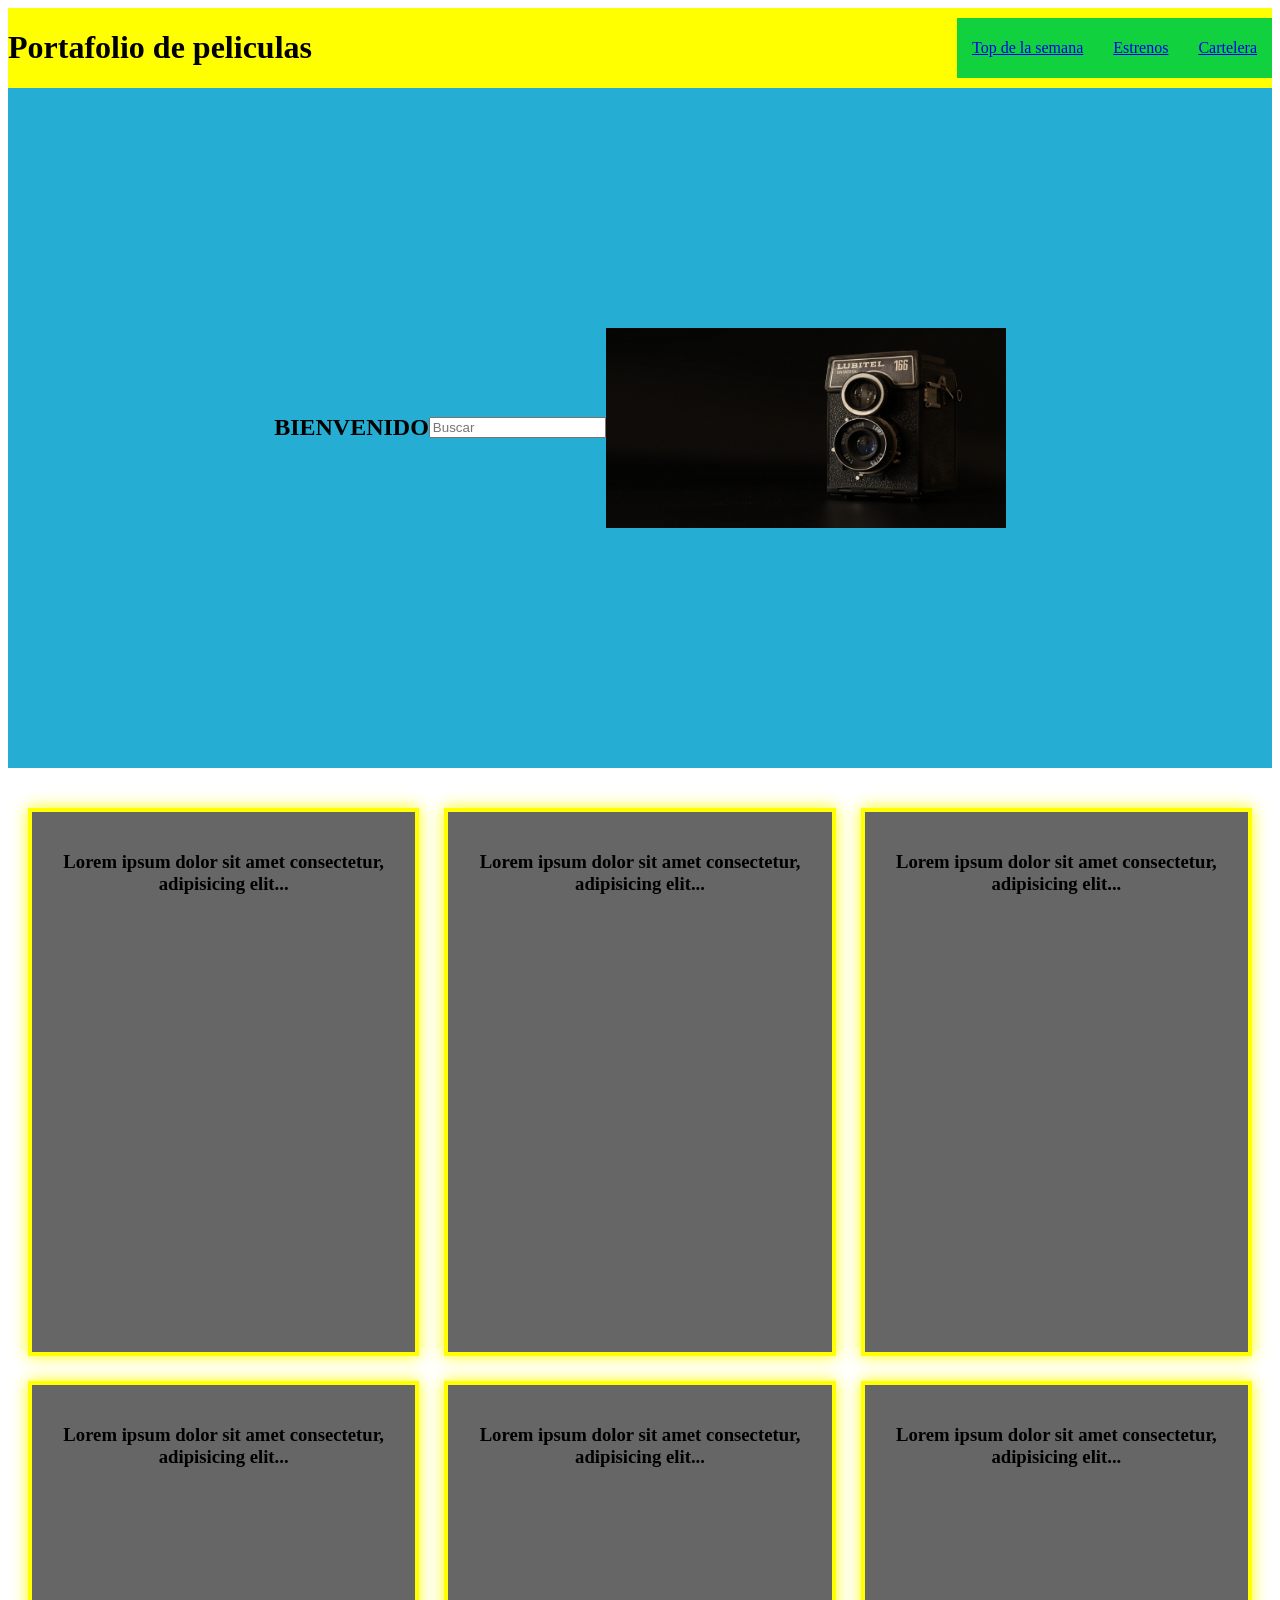
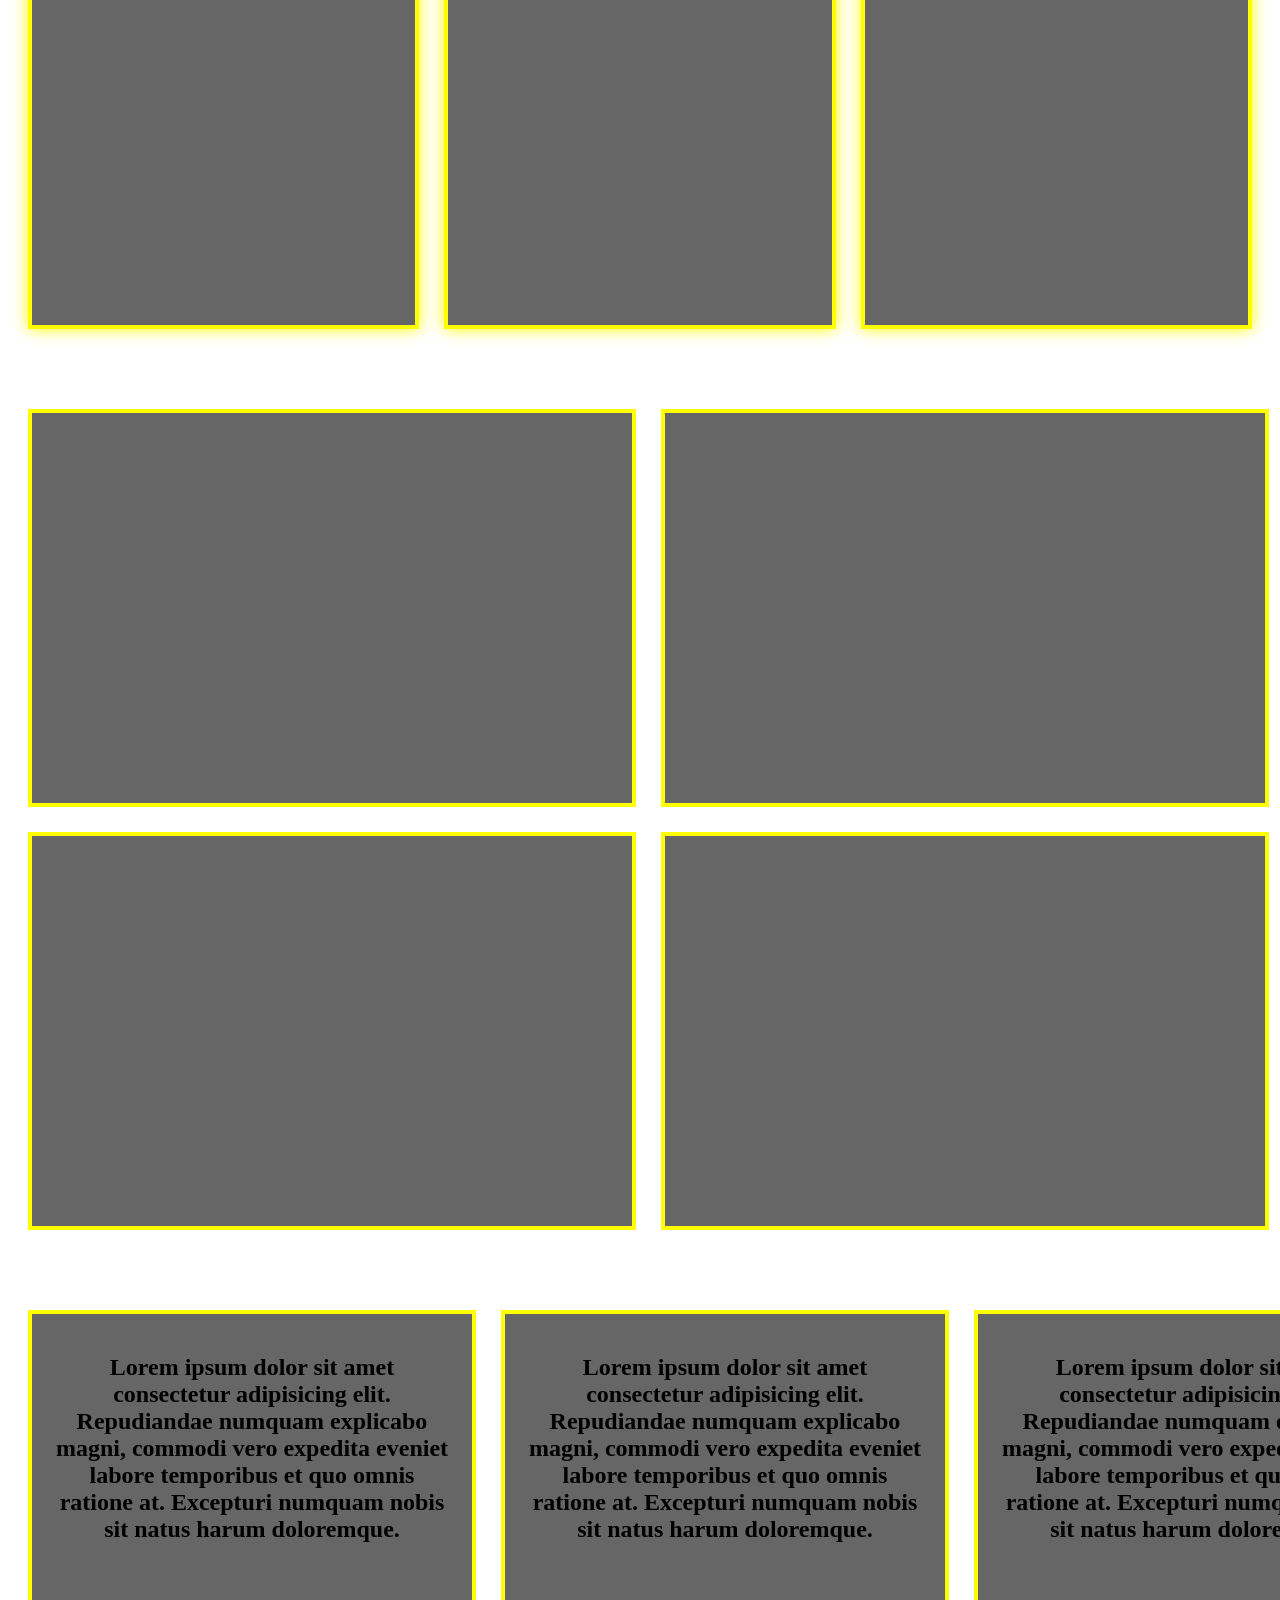
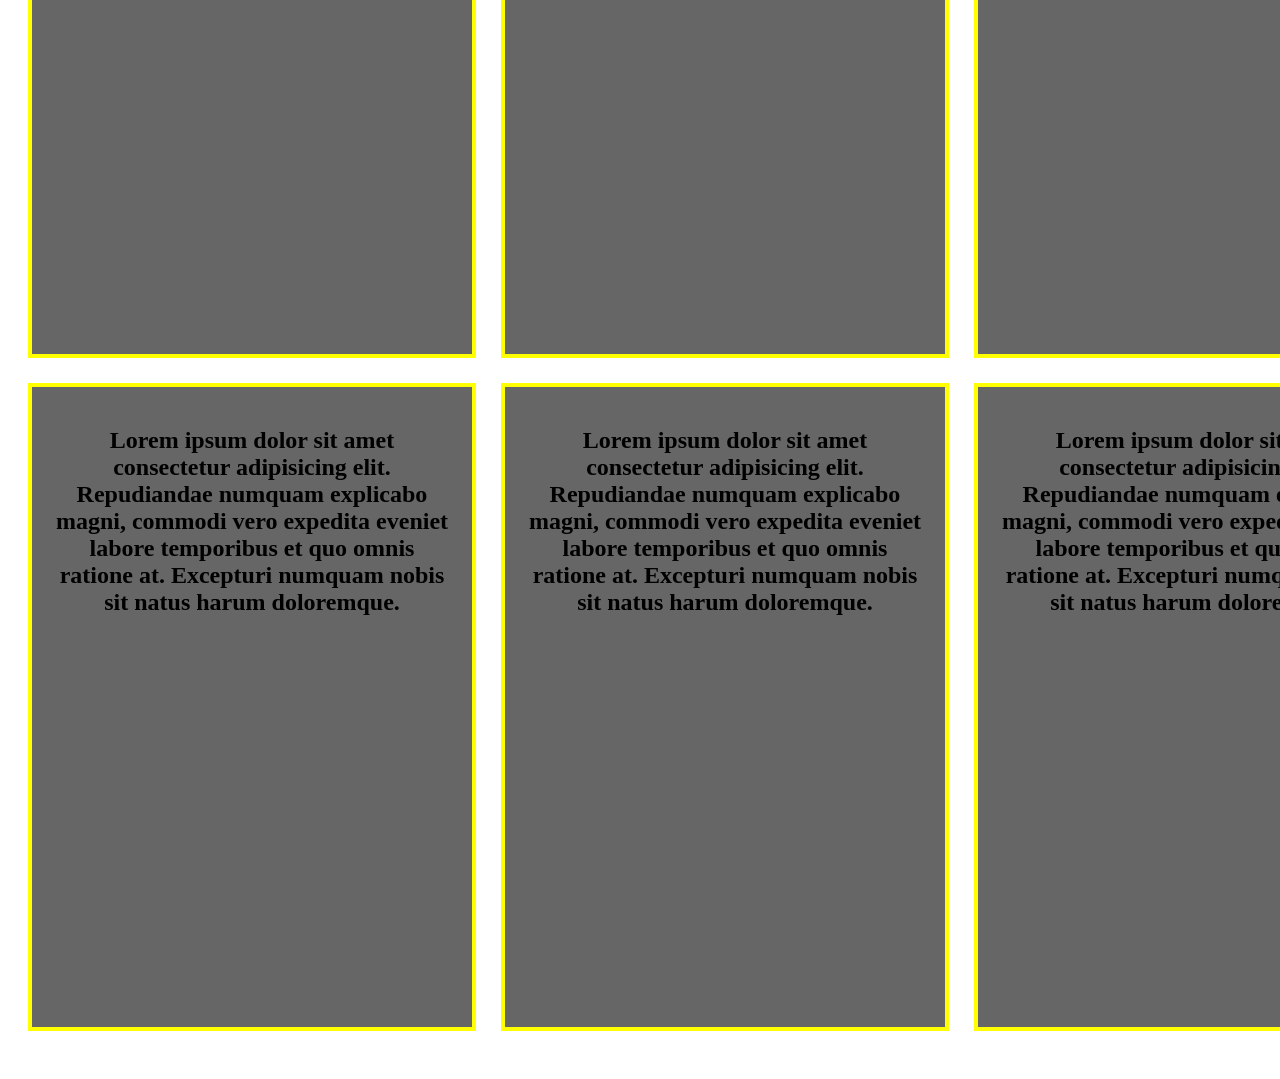
==== catalogo.html @ 84940fbf "Please enter the commit message for your changes. Lines starting" ====
<!DOCTYPE html>
<html lang="es">

<head>
    <meta charset="UTF-8">
    <meta name="viewport" content="width=device-width, initial-scale=1.0">
    <link rel="stylesheet" href="stylecatalogo.css">
    <title>Catalogo</title>
</head>

<body>
    <header>
        <h1>Portafolio de peliculas</h1>
        <nav>
            <ul>
                <li>
                    <a href="index.html" target="_blank" rel="noopener noreferrer">Top de la semana</a>
                </li>
                <li>
                    <a href="http://" target="_blank" rel="noopener noreferrer">Estrenos</a>
                </li>
                <li>
                    <a href="http://" target="_blank" rel="noopener noreferrer">Cartelera</a>
                </li>
            </ul>
        </nav>
    </header>
    <section class="buscador">
        <h2>BIENVENIDO</h2>
        <input type="text" placeholder="Buscar">
        <img src="olga1205-camera-3985711_1920.jpg" alt="">
    </section>
    <section>
        <div class="peliculas-container">
            <div class="peliculas">
                <h3>Lorem ipsum dolor sit amet consectetur, adipisicing elit...</h3>
            </div>
            <div class="peliculas">
                <h3>Lorem ipsum dolor sit amet consectetur, adipisicing elit...</h3>
            </div>
            <div class="peliculas">
                <h3>Lorem ipsum dolor sit amet consectetur, adipisicing elit...</h3>
            </div>
            <div class="peliculas">
                <h3>Lorem ipsum dolor sit amet consectetur, adipisicing elit...</h3>
            </div>
            <div class="peliculas">
                <h3>Lorem ipsum dolor sit amet consectetur, adipisicing elit...</h3>
            </div>
            <div class="peliculas">
                <h3>Lorem ipsum dolor sit amet consectetur, adipisicing elit...</h3>
            </div>
        </div>
    </section>
    <section>
        <div class="trailers">
            <div class="videos">
                <iframe width="560" height="315" src="https://www.youtube.com/embed/jRKYQOSW7Wk?si=IWeKDdlyXUtFAKqA"
                    title="YouTube video player" frameborder="0"
                    allow="accelerometer; autoplay; clipboard-write; encrypted-media; gyroscope; picture-in-picture; web-share"
                    referrerpolicy="strict-origin-when-cross-origin" allowfullscreen></iframe>
            </div>
            <div class="videos">
                <iframe width="560" height="315" src="https://www.youtube.com/embed/jRKYQOSW7Wk?si=IWeKDdlyXUtFAKqA"
                    title="YouTube video player" frameborder="0"
                    allow="accelerometer; autoplay; clipboard-write; encrypted-media; gyroscope; picture-in-picture; web-share"
                    referrerpolicy="strict-origin-when-cross-origin" allowfullscreen></iframe>
            </div>
            <div class="videos">
                <iframe width="560" height="315" src="https://www.youtube.com/embed/jRKYQOSW7Wk?si=IWeKDdlyXUtFAKqA"
                    title="YouTube video player" frameborder="0"
                    allow="accelerometer; autoplay; clipboard-write; encrypted-media; gyroscope; picture-in-picture; web-share"
                    referrerpolicy="strict-origin-when-cross-origin" allowfullscreen></iframe>
            </div>
            <div class="videos">
                <iframe width="560" height="315" src="https://www.youtube.com/embed/jRKYQOSW7Wk?si=IWeKDdlyXUtFAKqA"
                    title="YouTube video player" frameborder="0"
                    allow="accelerometer; autoplay; clipboard-write; encrypted-media; gyroscope; picture-in-picture; web-share"
                    referrerpolicy="strict-origin-when-cross-origin" allowfullscreen></iframe>
            </div>
        </div>
    </section>
    <section>
        <div class="actores-container">
            <div class="actores_fotos">
                <h1>Lorem ipsum dolor sit amet consectetur adipisicing elit. Repudiandae numquam explicabo magni, commodi
                vero expedita eveniet labore temporibus et quo omnis ratione at. Excepturi numquam nobis sit natus harum
                doloremque.</h1>
            </div>
            <div class="actores_fotos">
                <h1>Lorem ipsum dolor sit amet consectetur adipisicing elit. Repudiandae numquam explicabo magni, commodi
                vero expedita eveniet labore temporibus et quo omnis ratione at. Excepturi numquam nobis sit natus harum
                doloremque.</h1>
            </div>
             <div class="actores_fotos">
                <h1>Lorem ipsum dolor sit amet consectetur adipisicing elit. Repudiandae numquam explicabo magni, commodi
                vero expedita eveniet labore temporibus et quo omnis ratione at. Excepturi numquam nobis sit natus harum
                doloremque.</h1>
            </div>
            <div class="actores_fotos">
                <h1>Lorem ipsum dolor sit amet consectetur adipisicing elit. Repudiandae numquam explicabo magni, commodi
                vero expedita eveniet labore temporibus et quo omnis ratione at. Excepturi numquam nobis sit natus harum
                doloremque.</h1>
            </div>
            <div class="actores_fotos">
                <h1>Lorem ipsum dolor sit amet consectetur adipisicing elit. Repudiandae numquam explicabo magni, commodi
                vero expedita eveniet labore temporibus et quo omnis ratione at. Excepturi numquam nobis sit natus harum
                doloremque.</h1>
            </div>
            <div class="actores_fotos">
                <h1>Lorem ipsum dolor sit amet consectetur adipisicing elit. Repudiandae numquam explicabo magni, commodi
                vero expedita eveniet labore temporibus et quo omnis ratione at. Excepturi numquam nobis sit natus harum
                doloremque.</h1>
            </div>
            
        </div>
    </section>

</body>

</html>
---- stylecatalogo.css ----
section{
    padding: 40px 20px;
    max-width: 1400px;
    margin: 0 auto;
}
.peliculas-container{
    display: grid;
    grid-template-columns: repeat(3, 1fr);   /* 3 columnas */
    gap: 25px;
}
.peliculas{
    background: rgba(0, 0, 0, 0.6);
    border: 4px solid #ffff00;
    padding: 20px;
    text-align: center;
    box-shadow: 0 0 15px #ffff00;
    height: 500px;
    
}
img{
    width: 400px;
    height: 200px;
}
.buscador{
    height: 600px;
    background-color: rgb(37, 173, 211);
    align-items: center;
    justify-content: center;
    display: flex;
}
nav{
    height: 60px;
    background-color: rgb(17, 210, 62);
    align-items: center;
    justify-content: center;
    display: flex;
}
ul {
  display: flex;
  justify-content: center; /* Alineación horizontal: flex-start, flex-end, center, space-between */
  list-style-type: none; /* Quita los puntos */
  padding: 0;
  margin: 0;
  font-weight: 500;
  align-items: center;
  
}
a{
    margin: 0 15px;
    align-items: center;
}
header {
    background-color: #ffff00;
    display: flex;                    /* ← Esta es la línea mágica */
    align-items: center;              /* Alinea todo verticalmente en el centro */
    justify-content: space-between;   /* Pone el logo a la izquierda y el nav a la derecha */
}

.trailers{
    display: grid;
    grid-template-columns: repeat(2, 1fr);   /* 3 columnas */
    gap: 25px;

}
.videos{
    background: rgba(0, 0, 0, 0.6);
    border: 4px solid #ffff00;
    padding: 20px;
    text-align: center;
    
    height: 350px;
}
.actores-container{
    display: grid;
    grid-template-columns: repeat(3, 1fr);   /* 3 columnas */
    gap: 25px;
    max-width: 1800px;

}
.actores_fotos{
    background: rgba(0, 0, 0, 0.6);
    border: 4px solid #ffff00;
    padding: 20px;
    text-align: center;
    
    height: 600px;
    width: 400px;
}
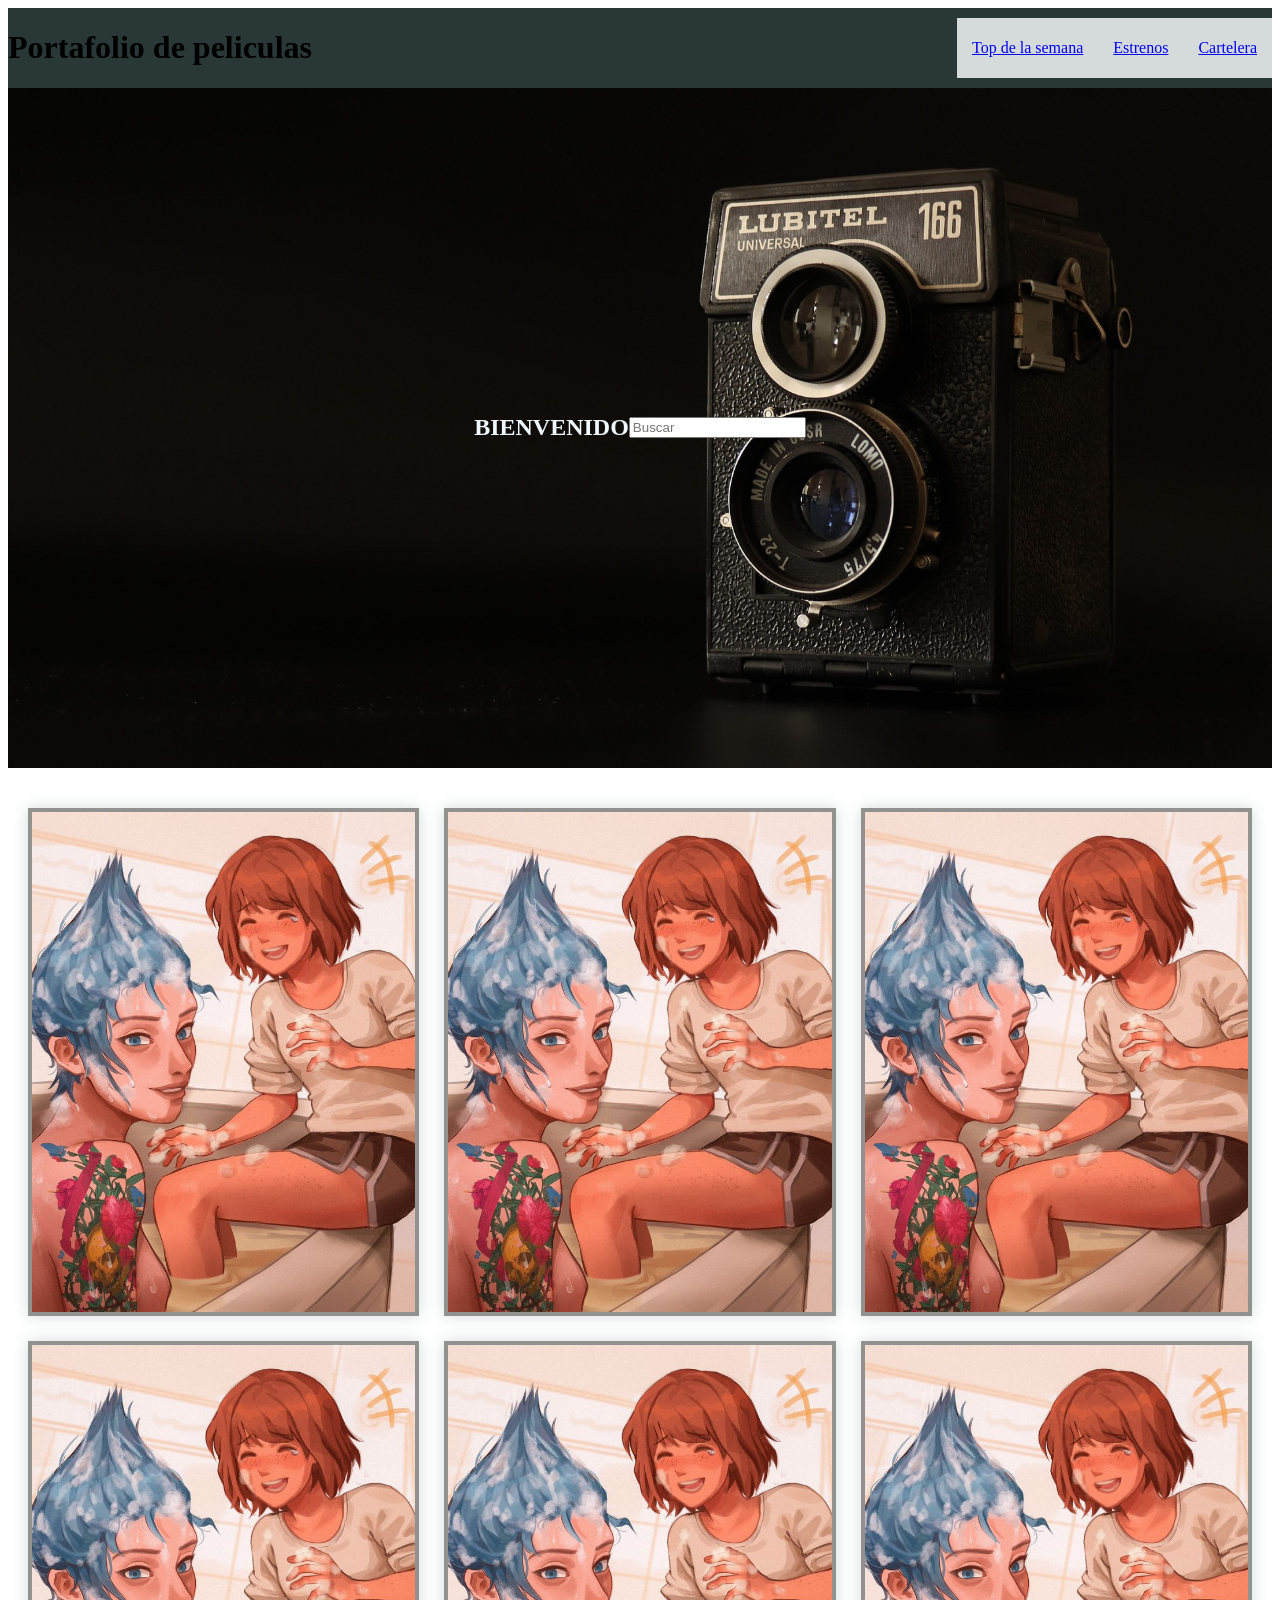
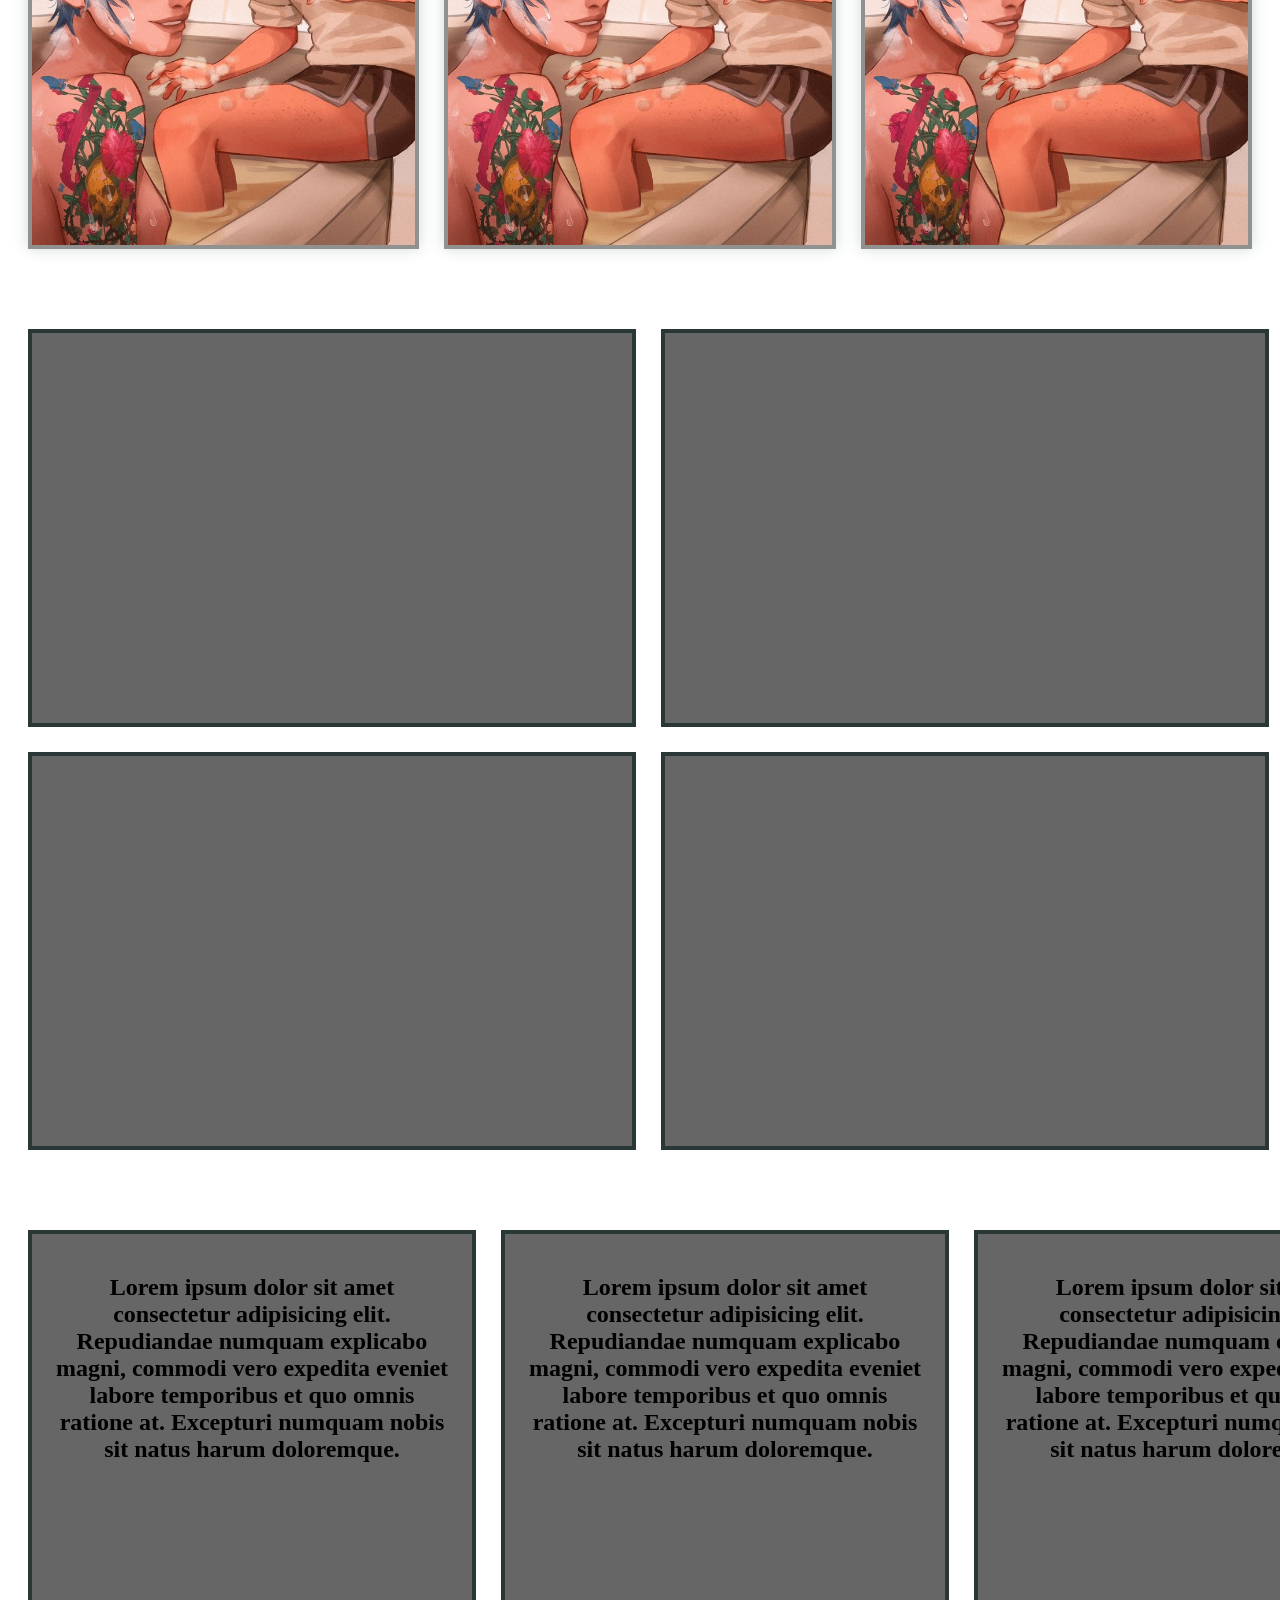
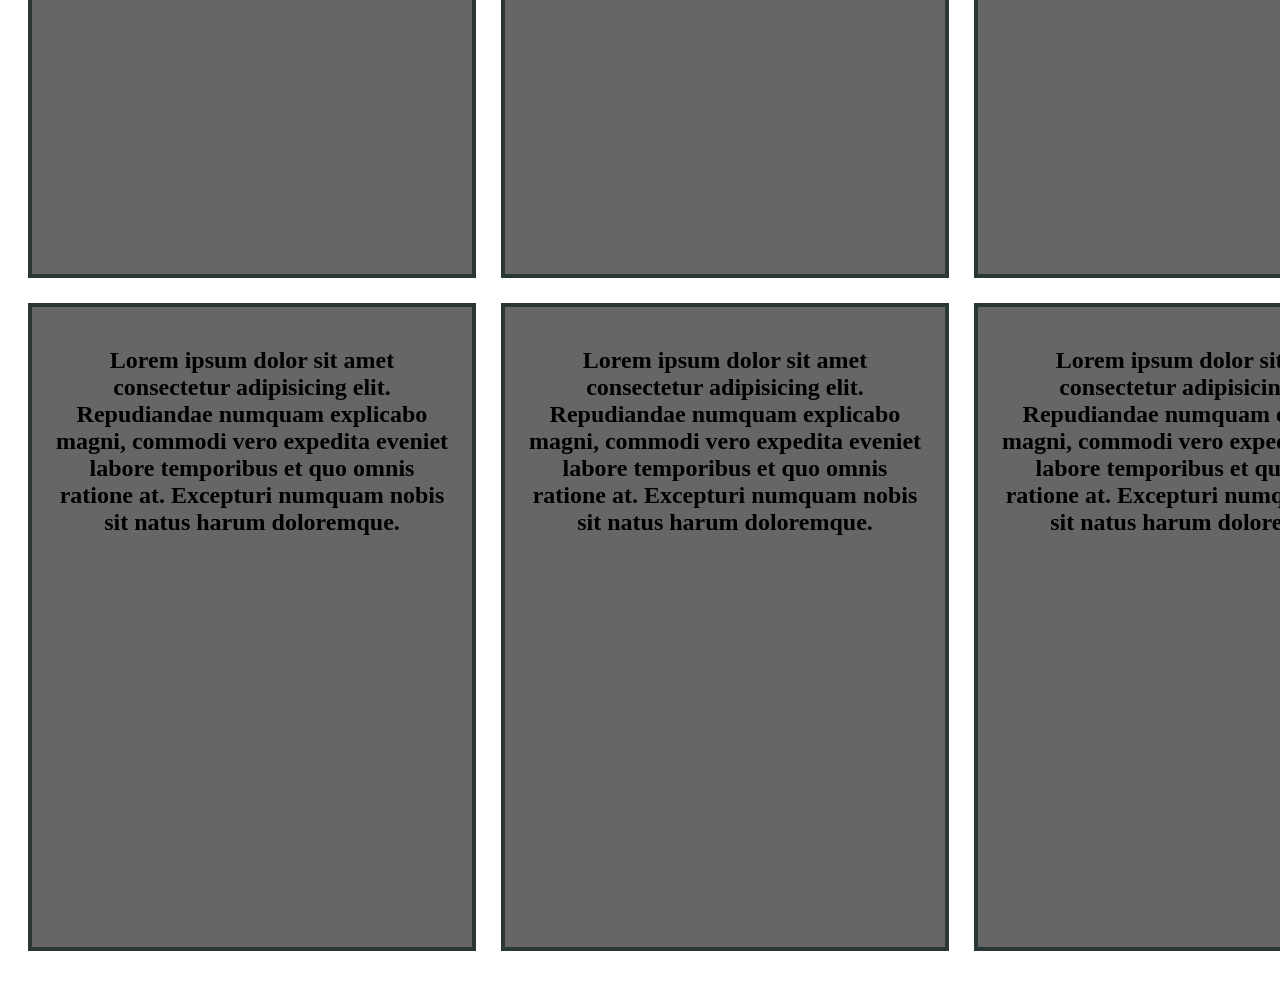
==== commit f435a5ac: "Please enter the commit message for your changes. Lines starting" ====
--- a/catalogo.html
+++ b/catalogo.html
@@ -28,27 +28,43 @@
     <section class="buscador">
         <h2>BIENVENIDO</h2>
         <input type="text" placeholder="Buscar">
-        <img src="olga1205-camera-3985711_1920.jpg" alt="">
     </section>
     <section>
         <div class="peliculas-container">
             <div class="peliculas">
-                <h3>Lorem ipsum dolor sit amet consectetur, adipisicing elit...</h3>
+                <img src="MaxCrackfield on twt.jpg" alt="">
+                <div class="overlay">
+                    <h3>Lorem ipsum dolor sit amet consectetur, adipisicing elit...</h3>
+                </div>
             </div>
-            <div class="peliculas">
-                <h3>Lorem ipsum dolor sit amet consectetur, adipisicing elit...</h3>
+             <div class="peliculas">
+                <img src="MaxCrackfield on twt.jpg" alt="">
+                <div class="overlay">
+                    <h3>Lorem ipsum dolor sit amet consectetur, adipisicing elit...</h3>
+                </div>
             </div>
-            <div class="peliculas">
-                <h3>Lorem ipsum dolor sit amet consectetur, adipisicing elit...</h3>
+             <div class="peliculas">
+                <img src="MaxCrackfield on twt.jpg" alt="">
+                <div class="overlay">
+                    <h3>Lorem ipsum dolor sit amet consectetur, adipisicing elit...</h3>
+                </div>
             </div>
-            <div class="peliculas">
-                <h3>Lorem ipsum dolor sit amet consectetur, adipisicing elit...</h3>
+             <div class="peliculas">
+                <img src="MaxCrackfield on twt.jpg" alt="">
+                <div class="overlay">
+                    <h3>Lorem ipsum dolor sit amet consectetur, adipisicing elit...</h3>
+                </div>
             </div>
-            <div class="peliculas">
-                <h3>Lorem ipsum dolor sit amet consectetur, adipisicing elit...</h3>
-            </div>
-            <div class="peliculas">
-                <h3>Lorem ipsum dolor sit amet consectetur, adipisicing elit...</h3>
+             <div class="peliculas">
+                <img src="MaxCrackfield on twt.jpg" alt="">
+                <div class="overlay">
+                    <h3>Lorem ipsum dolor sit amet consectetur, adipisicing elit...</h3>
+                </div>
+            </div> <div class="peliculas">
+                <img src="MaxCrackfield on twt.jpg" alt="">
+                <div class="overlay">
+                    <h3>Lorem ipsum dolor sit amet consectetur, adipisicing elit...</h3>
+                </div>
             </div>
         </div>
     </section>
--- a/stylecatalogo.css
+++ b/stylecatalogo.css
@@ -8,29 +8,63 @@
     grid-template-columns: repeat(3, 1fr);   /* 3 columnas */
     gap: 25px;
 }
-.peliculas{
-    background: rgba(0, 0, 0, 0.6);
-    border: 4px solid #ffff00;
-    padding: 20px;
-    text-align: center;
-    box-shadow: 0 0 15px #ffff00;
-    height: 500px;
-    
+.peliculas {
+    position: relative;           /* Muy importante */
+    overflow: hidden;
+    border: 4px solid #91918F;
+    box-shadow: 0 0 15px #D5DBDB;
 }
 img{
     width: 400px;
-    height: 200px;
+    height: 400px;
+}
+.peliculas img {
+    width: 100%;
+    height: 500px;                /* Altura fija para que todas queden iguales */
+    object-fit: cover;            /* La imagen se ajusta sin deformarse */
+    display: block;
+    transition: transform 0.4s;
+}
+.peliculas:hover .overlay {
+    opacity: 1;                   /* Aparece al pasar el cursor */
+}
+
+.peliculas .overlay {
+    position: absolute;
+    top: 0;
+    left: 0;
+    width: 100%;
+    height: 100%;
+    background: linear-gradient(to bottom, rgba(0,0,0,0.2), #5D6363(255,0,255,0.8));
+    display: flex;
+    flex-direction: column;
+    justify-content: center;
+    align-items: center;
+    text-align: center;
+    padding: 20px;
+    opacity: 0;
+    transition: opacity 0.4s ease;
+    z-index: 2;
+}
+.pelicula-card:hover .overlay {
+    opacity: 1;
+}
+h2{
+    color: aliceblue;
 }
 .buscador{
     height: 600px;
-    background-color: rgb(37, 173, 211);
     align-items: center;
     justify-content: center;
     display: flex;
+    background-image: url("olga1205-camera-3985711_1920.jpg");
+    background-size: cover;
+    position: relative;
+    
 }
 nav{
     height: 60px;
-    background-color: rgb(17, 210, 62);
+    background-color: #D5DBDB;
     align-items: center;
     justify-content: center;
     display: flex;
@@ -50,7 +84,7 @@
     align-items: center;
 }
 header {
-    background-color: #ffff00;
+    background-color: #293737;
     display: flex;                    /* ← Esta es la línea mágica */
     align-items: center;              /* Alinea todo verticalmente en el centro */
     justify-content: space-between;   /* Pone el logo a la izquierda y el nav a la derecha */
@@ -64,7 +98,7 @@
 }
 .videos{
     background: rgba(0, 0, 0, 0.6);
-    border: 4px solid #ffff00;
+    border: 4px solid #293737;
     padding: 20px;
     text-align: center;
     
@@ -79,7 +113,7 @@
 }
 .actores_fotos{
     background: rgba(0, 0, 0, 0.6);
-    border: 4px solid #ffff00;
+    border: 4px solid #293737;
     padding: 20px;
     text-align: center;
     
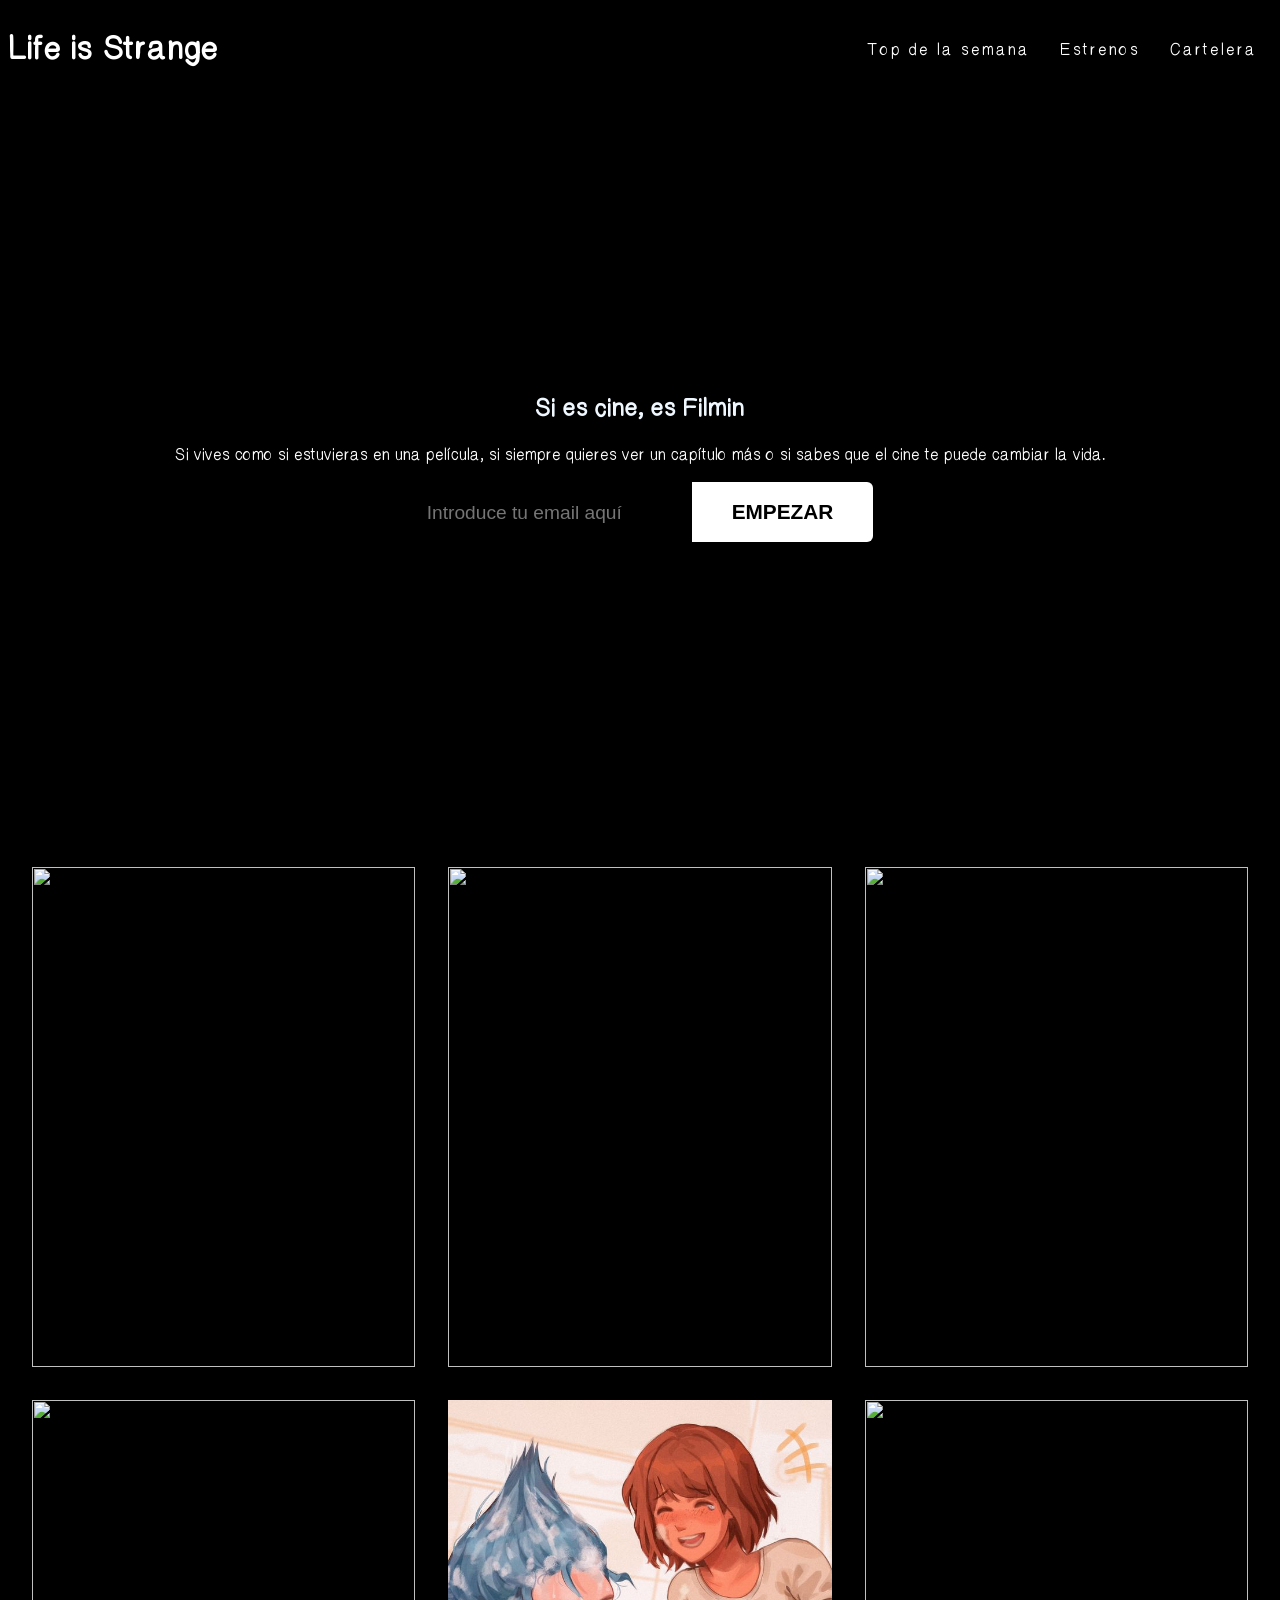
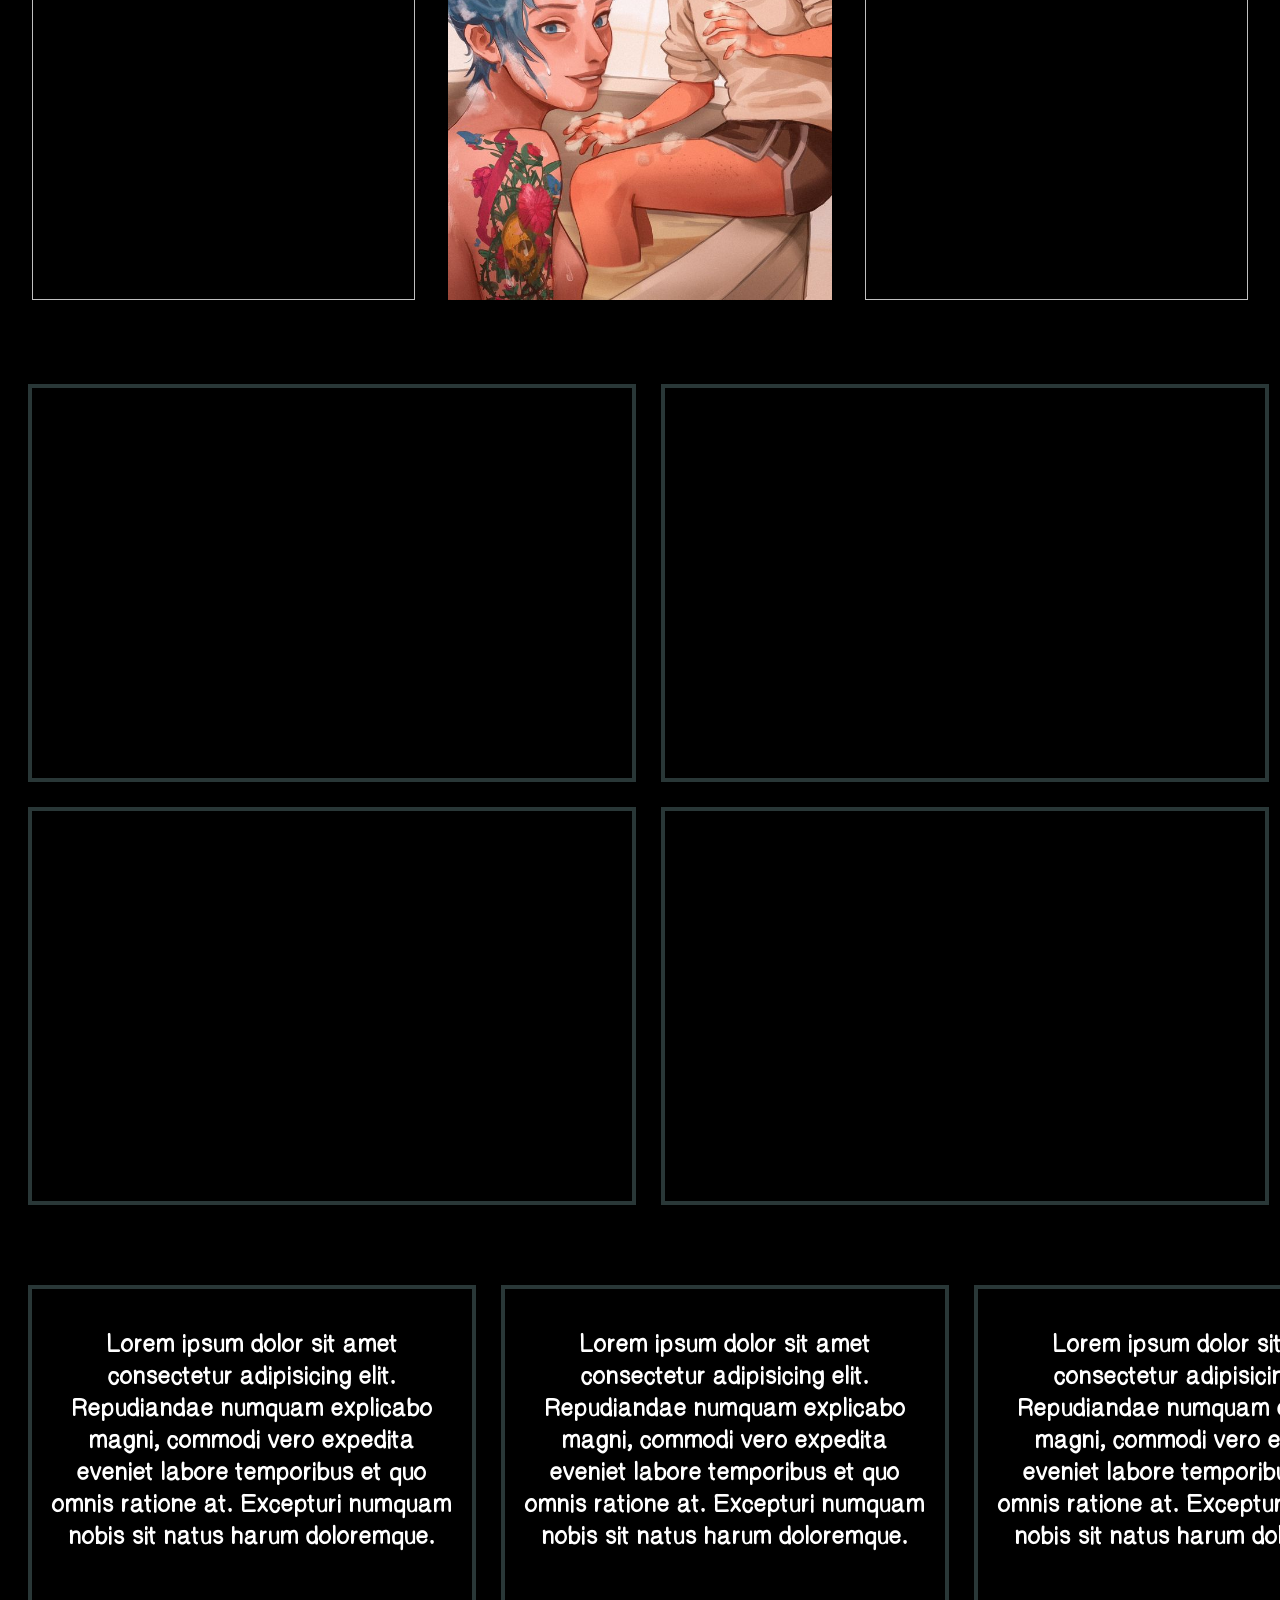
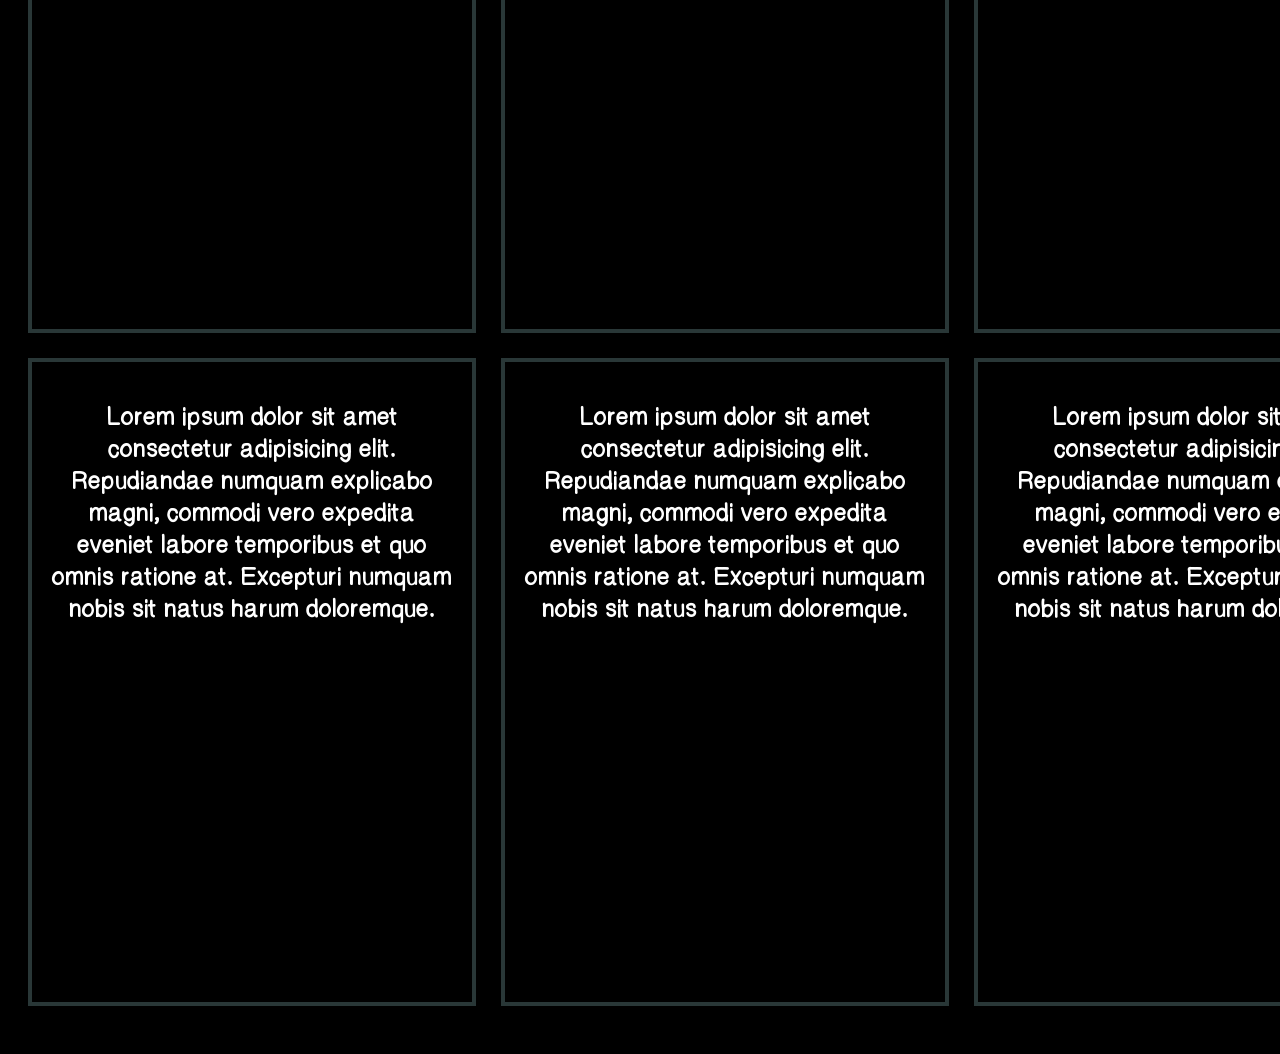
==== commit 7811e450: "Please enter the commit message for your changes. Lines starting" ====
--- a/catalogo.html
+++ b/catalogo.html
@@ -5,12 +5,15 @@
     <meta charset="UTF-8">
     <meta name="viewport" content="width=device-width, initial-scale=1.0">
     <link rel="stylesheet" href="stylecatalogo.css">
+    <link rel="icon" type="image/png"
+        href="[data-uri]">
+
     <title>Catalogo</title>
 </head>
 
 <body>
     <header>
-        <h1>Portafolio de peliculas</h1>
+        <h1>Life is Strange</h1>
         <nav>
             <ul>
                 <li>
@@ -26,42 +29,51 @@
         </nav>
     </header>
     <section class="buscador">
-        <h2>BIENVENIDO</h2>
-        <input type="text" placeholder="Buscar">
+        <div class="buscador-contenido">
+            <h2>Si es cine, es Filmin</h2>
+            <p>Si vives como si estuvieras en una película, si siempre quieres ver un capítulo más o si sabes que el
+                cine te puede cambiar la vida.</p>
+
+            <div class="buscador-form">
+                <input type="email" placeholder="Introduce tu email aquí" id="email-input">
+                <button>EMPEZAR</button>
+            </div>
+        </div>
     </section>
     <section>
         <div class="peliculas-container">
+            <div class="peliculas">
+                <img src="descarga (1).jpg" alt="">
+                <div class="overlay">
+                    <h3>Lorem ipsum dolor sit amet consectetur, adipisicing elit...</h3>
+                </div>
+            </div>
+            <div class="peliculas">
+                <img src="descarga (2).jpg" alt="">
+                <div class="overlay">
+                    <h3>Lorem ipsum dolor sit amet consectetur, adipisicing elit...</h3>
+                </div>
+            </div>
+            <div class="peliculas">
+                <img src="Life is strange by withoutafuss.jpg" alt="">
+                <div class="overlay">
+                    <h3>Lorem ipsum dolor sit amet consectetur, adipisicing elit...</h3>
+                </div>
+            </div>
+            <div class="peliculas">
+                <img src="Lis wallpaper.jpg" alt="">
+                <div class="overlay">
+                    <h3>Lorem ipsum dolor sit amet consectetur, adipisicing elit...</h3>
+                </div>
+            </div>
             <div class="peliculas">
                 <img src="MaxCrackfield on twt.jpg" alt="">
                 <div class="overlay">
                     <h3>Lorem ipsum dolor sit amet consectetur, adipisicing elit...</h3>
                 </div>
             </div>
-             <div class="peliculas">
-                <img src="MaxCrackfield on twt.jpg" alt="">
-                <div class="overlay">
-                    <h3>Lorem ipsum dolor sit amet consectetur, adipisicing elit...</h3>
-                </div>
-            </div>
-             <div class="peliculas">
-                <img src="MaxCrackfield on twt.jpg" alt="">
-                <div class="overlay">
-                    <h3>Lorem ipsum dolor sit amet consectetur, adipisicing elit...</h3>
-                </div>
-            </div>
-             <div class="peliculas">
-                <img src="MaxCrackfield on twt.jpg" alt="">
-                <div class="overlay">
-                    <h3>Lorem ipsum dolor sit amet consectetur, adipisicing elit...</h3>
-                </div>
-            </div>
-             <div class="peliculas">
-                <img src="MaxCrackfield on twt.jpg" alt="">
-                <div class="overlay">
-                    <h3>Lorem ipsum dolor sit amet consectetur, adipisicing elit...</h3>
-                </div>
-            </div> <div class="peliculas">
-                <img src="MaxCrackfield on twt.jpg" alt="">
+            <div class="peliculas">
+                <img src="life is strange wpp.jpg" alt="">
                 <div class="overlay">
                     <h3>Lorem ipsum dolor sit amet consectetur, adipisicing elit...</h3>
                 </div>
@@ -99,36 +111,48 @@
     <section>
         <div class="actores-container">
             <div class="actores_fotos">
-                <h1>Lorem ipsum dolor sit amet consectetur adipisicing elit. Repudiandae numquam explicabo magni, commodi
-                vero expedita eveniet labore temporibus et quo omnis ratione at. Excepturi numquam nobis sit natus harum
-                doloremque.</h1>
+                <h1>Lorem ipsum dolor sit amet consectetur adipisicing elit. Repudiandae numquam explicabo magni,
+                    commodi
+                    vero expedita eveniet labore temporibus et quo omnis ratione at. Excepturi numquam nobis sit natus
+                    harum
+                    doloremque.</h1>
             </div>
             <div class="actores_fotos">
-                <h1>Lorem ipsum dolor sit amet consectetur adipisicing elit. Repudiandae numquam explicabo magni, commodi
-                vero expedita eveniet labore temporibus et quo omnis ratione at. Excepturi numquam nobis sit natus harum
-                doloremque.</h1>
-            </div>
-             <div class="actores_fotos">
-                <h1>Lorem ipsum dolor sit amet consectetur adipisicing elit. Repudiandae numquam explicabo magni, commodi
-                vero expedita eveniet labore temporibus et quo omnis ratione at. Excepturi numquam nobis sit natus harum
-                doloremque.</h1>
+                <h1>Lorem ipsum dolor sit amet consectetur adipisicing elit. Repudiandae numquam explicabo magni,
+                    commodi
+                    vero expedita eveniet labore temporibus et quo omnis ratione at. Excepturi numquam nobis sit natus
+                    harum
+                    doloremque.</h1>
             </div>
             <div class="actores_fotos">
-                <h1>Lorem ipsum dolor sit amet consectetur adipisicing elit. Repudiandae numquam explicabo magni, commodi
-                vero expedita eveniet labore temporibus et quo omnis ratione at. Excepturi numquam nobis sit natus harum
-                doloremque.</h1>
+                <h1>Lorem ipsum dolor sit amet consectetur adipisicing elit. Repudiandae numquam explicabo magni,
+                    commodi
+                    vero expedita eveniet labore temporibus et quo omnis ratione at. Excepturi numquam nobis sit natus
+                    harum
+                    doloremque.</h1>
             </div>
             <div class="actores_fotos">
-                <h1>Lorem ipsum dolor sit amet consectetur adipisicing elit. Repudiandae numquam explicabo magni, commodi
-                vero expedita eveniet labore temporibus et quo omnis ratione at. Excepturi numquam nobis sit natus harum
-                doloremque.</h1>
+                <h1>Lorem ipsum dolor sit amet consectetur adipisicing elit. Repudiandae numquam explicabo magni,
+                    commodi
+                    vero expedita eveniet labore temporibus et quo omnis ratione at. Excepturi numquam nobis sit natus
+                    harum
+                    doloremque.</h1>
             </div>
             <div class="actores_fotos">
-                <h1>Lorem ipsum dolor sit amet consectetur adipisicing elit. Repudiandae numquam explicabo magni, commodi
-                vero expedita eveniet labore temporibus et quo omnis ratione at. Excepturi numquam nobis sit natus harum
-                doloremque.</h1>
+                <h1>Lorem ipsum dolor sit amet consectetur adipisicing elit. Repudiandae numquam explicabo magni,
+                    commodi
+                    vero expedita eveniet labore temporibus et quo omnis ratione at. Excepturi numquam nobis sit natus
+                    harum
+                    doloremque.</h1>
             </div>
-            
+            <div class="actores_fotos">
+                <h1>Lorem ipsum dolor sit amet consectetur adipisicing elit. Repudiandae numquam explicabo magni,
+                    commodi
+                    vero expedita eveniet labore temporibus et quo omnis ratione at. Excepturi numquam nobis sit natus
+                    harum
+                    doloremque.</h1>
+            </div>
+
         </div>
     </section>
 
--- a/stylecatalogo.css
+++ b/stylecatalogo.css
@@ -1,32 +1,61 @@
-section{
+@font-face {
+    font-family: 'life';
+    src: url('fuentes/HelvetiHand.ttf') format('ttf'),
+         url('fuentes/HelvetiHand.ttf') format('truetype');
+    
+    font-weight: normal;
+    font-style: normal;
+}
+
+
+body {
+    background-color: #000000;
+    font-family: 'life', sans-serif;
+}
+
+section {
     padding: 40px 20px;
     max-width: 1400px;
     margin: 0 auto;
 }
-.peliculas-container{
+
+h1 {
+    color: #ffffff;
+}
+
+.peliculas-container {
     display: grid;
-    grid-template-columns: repeat(3, 1fr);   /* 3 columnas */
+    grid-template-columns: repeat(3, 1fr);
+    /* 3 columnas */
     gap: 25px;
 }
+
 .peliculas {
-    position: relative;           /* Muy importante */
+    position: relative;
+    /* Muy importante */
     overflow: hidden;
-    border: 4px solid #91918F;
-    box-shadow: 0 0 15px #D5DBDB;
-}
-img{
+    border: 4px solid #000000;
+    box-shadow: 0 0 15px #000000;
+}
+
+img {
     width: 400px;
     height: 400px;
 }
+
 .peliculas img {
     width: 100%;
-    height: 500px;                /* Altura fija para que todas queden iguales */
-    object-fit: cover;            /* La imagen se ajusta sin deformarse */
+    height: 500px;
+    /* Altura fija para que todas queden iguales */
+    object-fit: cover;
+    /* La imagen se ajusta sin deformarse */
     display: block;
     transition: transform 0.4s;
 }
+
 .peliculas:hover .overlay {
-    opacity: 1;                   /* Aparece al pasar el cursor */
+    opacity: 1;
+    /* Aparece al pasar el cursor */
 }
 
 .peliculas .overlay {
@@ -35,7 +64,7 @@
     left: 0;
     width: 100%;
     height: 100%;
-    background: linear-gradient(to bottom, rgba(0,0,0,0.2), #5D6363(255,0,255,0.8));
+    background: linear-gradient(to bottom, rgba(0, 0, 0, 0.2), #5D6363(255, 0, 255, 0.8));
     display: flex;
     flex-direction: column;
     justify-content: center;
@@ -46,77 +75,134 @@
     transition: opacity 0.4s ease;
     z-index: 2;
 }
+
 .pelicula-card:hover .overlay {
     opacity: 1;
 }
-h2{
-    color: aliceblue;
-}
-.buscador{
-    height: 600px;
-    align-items: center;
-    justify-content: center;
-    display: flex;
-    background-image: url("olga1205-camera-3985711_1920.jpg");
+
+h2 {
+    color: rgb(240, 248, 255);
+}
+
+.buscador {
+    height: 650px;
+    background-image: url("descarga.jpg");
+    /* Cambie por la foto que quiera usar */
     background-size: cover;
+    background-position: center;
     position: relative;
-    
-}
-nav{
+    display: flex;
+    align-items: center;
+    justify-content: center;
+    text-align: center;
+    color: rgb(255, 255, 255);
+    overflow: hidden;
+}
+
+.buscador-form button {
+    padding: 18px 40px;
+    font-size: 1.3em;
+    font-weight: bold;
+    background: #ffffff;
+    /* Verde brillante como en la imagen */
+    color: black;
+    border: none;
+    border-top-right-radius: 6px;
+    border-bottom-right-radius: 6px;
+    cursor: pointer;
+    transition: all 0.3s;
+}
+
+.buscador-form input {
+    flex: 1;
+    padding: 18px 20px;
+    font-size: 1.2em;
+    border: none;
+    background: rgba(0, 0, 0, 0.85);
+    color: white;
+    border-top-left-radius: 6px;
+    border-bottom-left-radius: 6px;
+}
+
+nav {
     height: 60px;
-    background-color: #D5DBDB;
-    align-items: center;
-    justify-content: center;
-    display: flex;
-}
+    background-color: #000000;
+    align-items: center;
+    justify-content: center;
+    display: flex;
+}
+
+nav a {
+    color: #ffffff;
+    font-size: 1.0em;
+    /* Letras grandes */
+    font-weight: 400;
+    text-decoration: none;
+    letter-spacing: 2px;
+    transition: all 0.3s ease;
+    position: relative;
+}
+
 ul {
-  display: flex;
-  justify-content: center; /* Alineación horizontal: flex-start, flex-end, center, space-between */
-  list-style-type: none; /* Quita los puntos */
-  padding: 0;
-  margin: 0;
-  font-weight: 500;
-  align-items: center;
-  
-}
-a{
+    display: flex;
+    justify-content: center;
+    /* Alineación horizontal: flex-start, flex-end, center, space-between */
+    list-style-type: none;
+    /* Quita los puntos */
+    padding: 0;
+    margin: 0;
+    font-weight: 500;
+    align-items: center;
+
+}
+
+a {
     margin: 0 15px;
     align-items: center;
 }
+
 header {
-    background-color: #293737;
-    display: flex;                    /* ← Esta es la línea mágica */
-    align-items: center;              /* Alinea todo verticalmente en el centro */
-    justify-content: space-between;   /* Pone el logo a la izquierda y el nav a la derecha */
-}
-
-.trailers{
+    background-color: #000000;
+    display: flex;
+    /* ← Esta es la línea mágica */
+    align-items: center;
+    /* Alinea todo verticalmente en el centro */
+    justify-content: space-between;
+    /* Pone el logo a la izquierda y el nav a la derecha */
+}
+
+.trailers {
     display: grid;
-    grid-template-columns: repeat(2, 1fr);   /* 3 columnas */
+    grid-template-columns: repeat(2, 1fr);
+    /* 3 columnas */
     gap: 25px;
 
 }
-.videos{
+
+.videos {
     background: rgba(0, 0, 0, 0.6);
     border: 4px solid #293737;
     padding: 20px;
     text-align: center;
-    
+
     height: 350px;
 }
-.actores-container{
+
+.actores-container {
     display: grid;
-    grid-template-columns: repeat(3, 1fr);   /* 3 columnas */
+    grid-template-columns: repeat(3, 1fr);
+    /* 3 columnas */
     gap: 25px;
     max-width: 1800px;
 
 }
-.actores_fotos{
+
+.actores_fotos {
     background: rgba(0, 0, 0, 0.6);
     border: 4px solid #293737;
     padding: 20px;
     text-align: center;
-    
+
     height: 600px;
     width: 400px;
 }
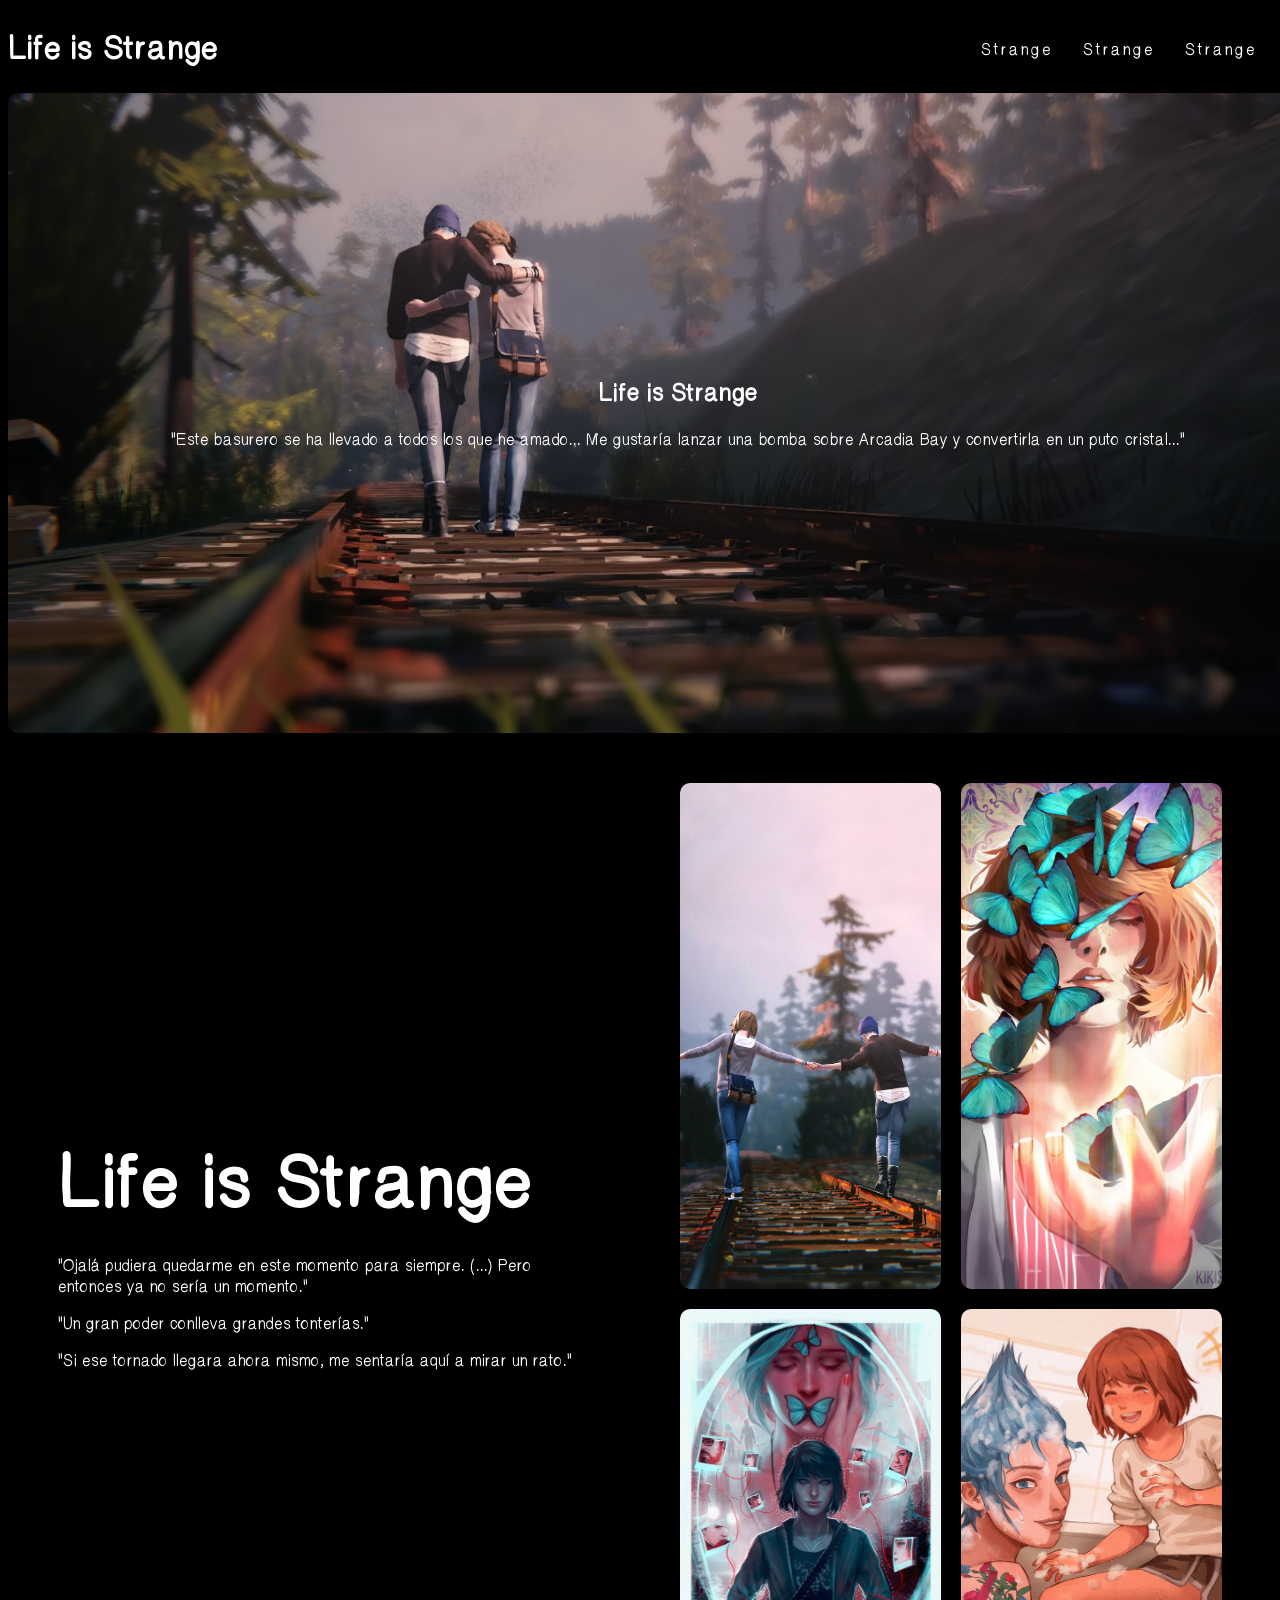
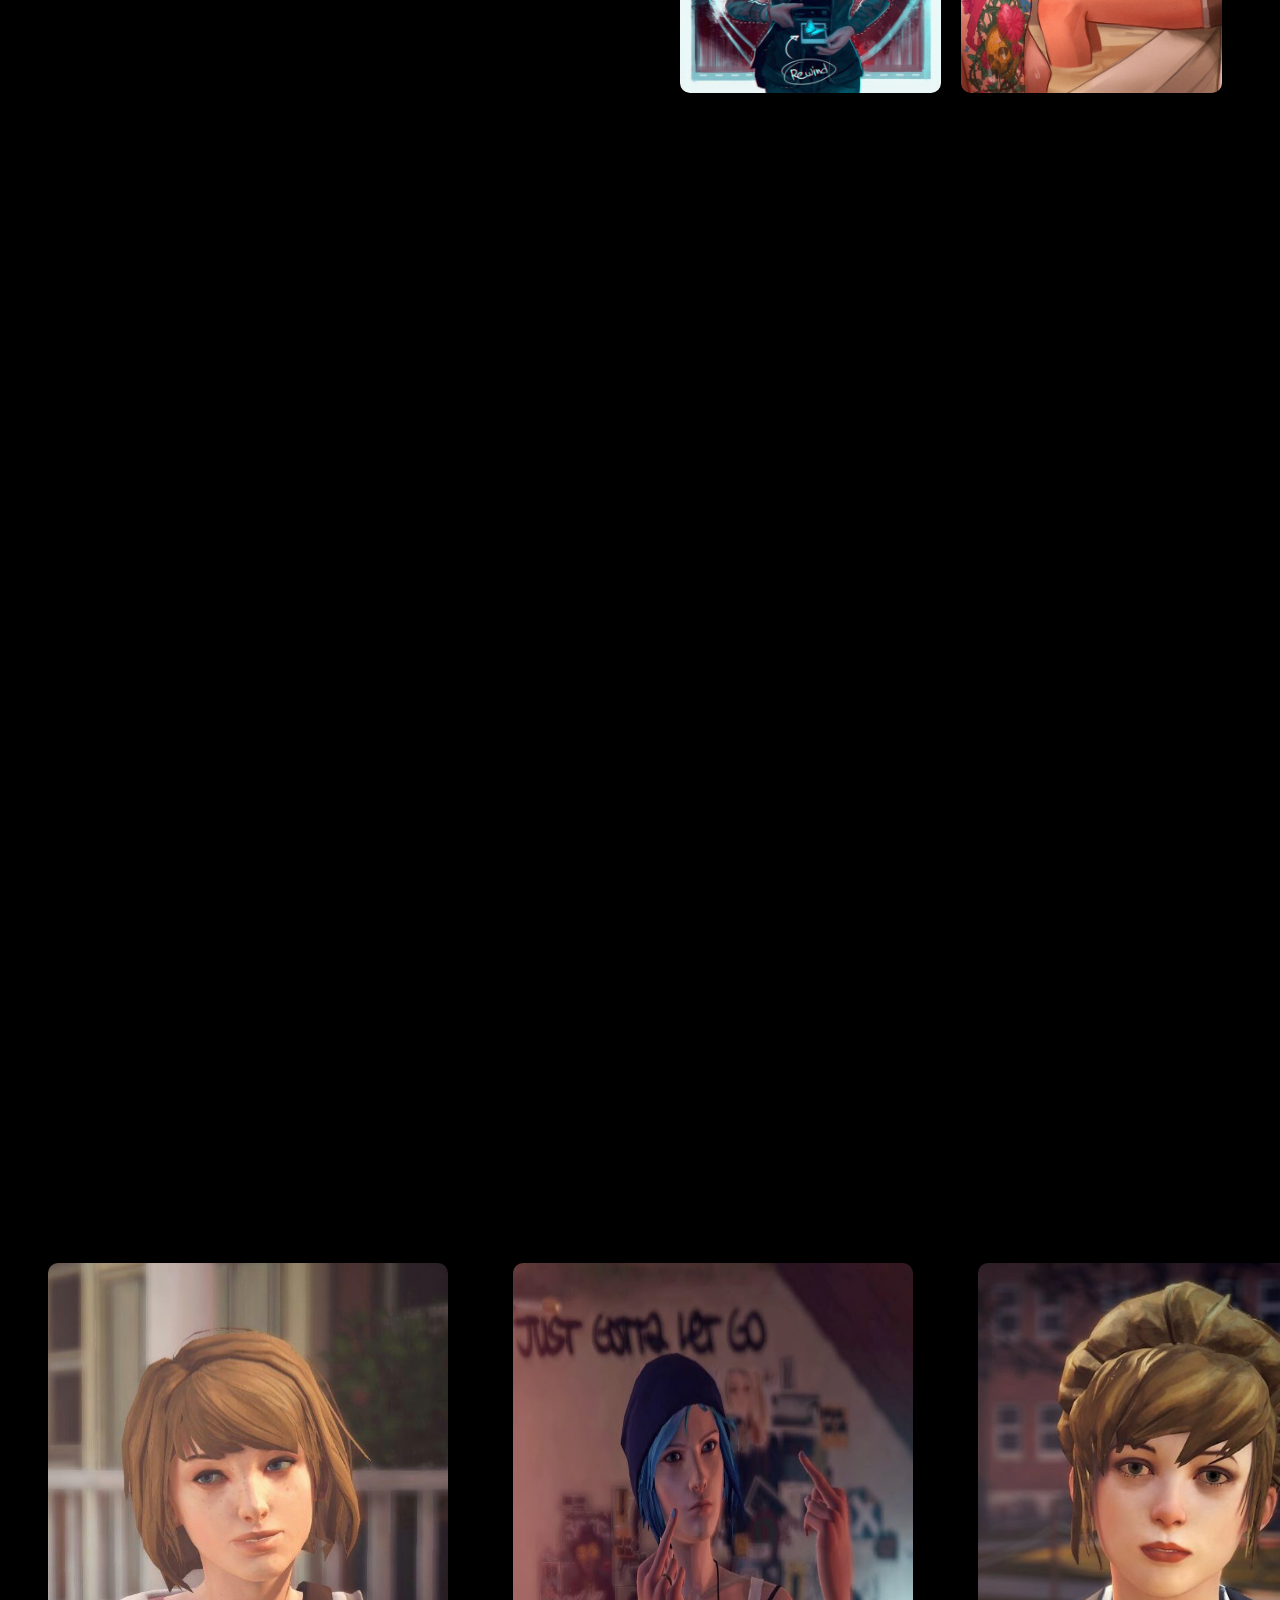
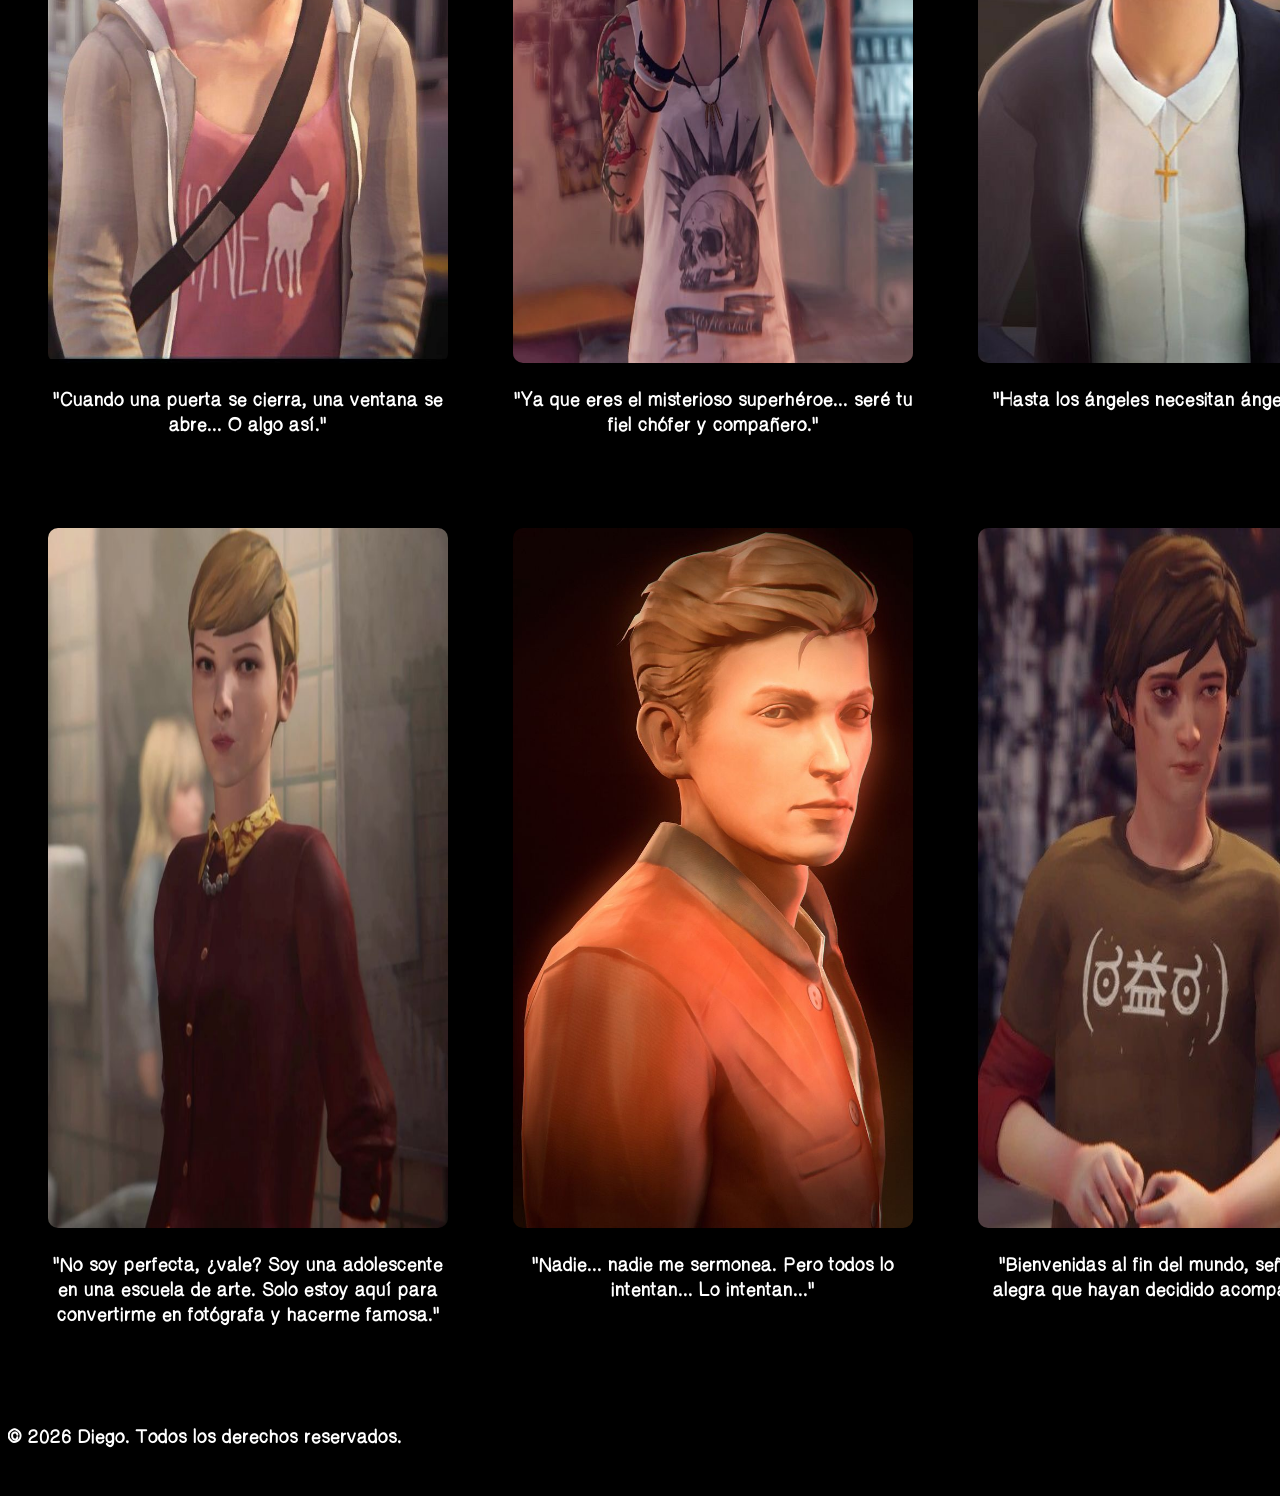
==== commit 401e982e: "Please enter the commit message for your changes. Lines starting" ====
--- a/catalogo.html
+++ b/catalogo.html
@@ -5,10 +5,9 @@
     <meta charset="UTF-8">
     <meta name="viewport" content="width=device-width, initial-scale=1.0">
     <link rel="stylesheet" href="stylecatalogo.css">
-    <link rel="icon" type="image/png"
-        href="[data-uri]">
+    <link rel="icon" type="image/png" href="imagenes/descarga (1).jpg">
 
-    <title>Catalogo</title>
+    <title>Portafolio</title>
 </head>
 
 <body>
@@ -17,91 +16,55 @@
         <nav>
             <ul>
                 <li>
-                    <a href="index.html" target="_blank" rel="noopener noreferrer">Top de la semana</a>
+                    <a href="index.html" target="_blank" rel="noopener noreferrer">Strange</a>
                 </li>
                 <li>
-                    <a href="http://" target="_blank" rel="noopener noreferrer">Estrenos</a>
+                    <a href="http://" target="_blank" rel="noopener noreferrer">Strange</a>
                 </li>
                 <li>
-                    <a href="http://" target="_blank" rel="noopener noreferrer">Cartelera</a>
+                    <a href="http://" target="_blank" rel="noopener noreferrer">Strange</a>
                 </li>
             </ul>
         </nav>
     </header>
     <section class="buscador">
         <div class="buscador-contenido">
-            <h2>Si es cine, es Filmin</h2>
-            <p>Si vives como si estuvieras en una película, si siempre quieres ver un capítulo más o si sabes que el
-                cine te puede cambiar la vida.</p>
+            <h2>Life is Strange</h2>
+            <p>"Este basurero se ha llevado a todos los que he amado... Me gustaría lanzar una bomba sobre Arcadia Bay y
+                convertirla en un puto cristal..."</p>
 
-            <div class="buscador-form">
-                <input type="email" placeholder="Introduce tu email aquí" id="email-input">
-                <button>EMPEZAR</button>
-            </div>
         </div>
     </section>
-    <section>
-        <div class="peliculas-container">
-            <div class="peliculas">
-                <img src="descarga (1).jpg" alt="">
-                <div class="overlay">
-                    <h3>Lorem ipsum dolor sit amet consectetur, adipisicing elit...</h3>
+    <section class="life-content">
+        <div class="contenido">
+            <div class="texto">
+                <h1>Life is Strange</h1>
+                <p>"Ojalá pudiera quedarme en este momento para siempre. (...) Pero entonces ya no sería un momento."
+                </p>
+                <p>"Un gran poder conlleva grandes tonterías."</p>
+                <p>"Si ese tornado llegara ahora mismo, me sentaría aquí a mirar un rato."</p>
+            </div>
+            <div class="galeria">
+                <div class="imagen">
+                    <img src="imagenes/descarga (1).jpg" alt="">
                 </div>
-            </div>
-            <div class="peliculas">
-                <img src="descarga (2).jpg" alt="">
-                <div class="overlay">
-                    <h3>Lorem ipsum dolor sit amet consectetur, adipisicing elit...</h3>
+                <div class="imagen">
+                    <img src="imagenes/descarga (2).jpg" alt="">
                 </div>
-            </div>
-            <div class="peliculas">
-                <img src="Life is strange by withoutafuss.jpg" alt="">
-                <div class="overlay">
-                    <h3>Lorem ipsum dolor sit amet consectetur, adipisicing elit...</h3>
+                <div class="imagen">
+                    <img src="imagenes/Life is strange by withoutafuss.jpg" alt="">
                 </div>
-            </div>
-            <div class="peliculas">
-                <img src="Lis wallpaper.jpg" alt="">
-                <div class="overlay">
-                    <h3>Lorem ipsum dolor sit amet consectetur, adipisicing elit...</h3>
+                <div class="imagen">
+                    <img src="imagenes/MaxCrackfield on twt.jpg" alt="">
                 </div>
-            </div>
-            <div class="peliculas">
-                <img src="MaxCrackfield on twt.jpg" alt="">
-                <div class="overlay">
-                    <h3>Lorem ipsum dolor sit amet consectetur, adipisicing elit...</h3>
-                </div>
-            </div>
-            <div class="peliculas">
-                <img src="life is strange wpp.jpg" alt="">
-                <div class="overlay">
-                    <h3>Lorem ipsum dolor sit amet consectetur, adipisicing elit...</h3>
-                </div>
+
             </div>
         </div>
     </section>
     <section>
         <div class="trailers">
             <div class="videos">
-                <iframe width="560" height="315" src="https://www.youtube.com/embed/jRKYQOSW7Wk?si=IWeKDdlyXUtFAKqA"
-                    title="YouTube video player" frameborder="0"
-                    allow="accelerometer; autoplay; clipboard-write; encrypted-media; gyroscope; picture-in-picture; web-share"
-                    referrerpolicy="strict-origin-when-cross-origin" allowfullscreen></iframe>
-            </div>
-            <div class="videos">
-                <iframe width="560" height="315" src="https://www.youtube.com/embed/jRKYQOSW7Wk?si=IWeKDdlyXUtFAKqA"
-                    title="YouTube video player" frameborder="0"
-                    allow="accelerometer; autoplay; clipboard-write; encrypted-media; gyroscope; picture-in-picture; web-share"
-                    referrerpolicy="strict-origin-when-cross-origin" allowfullscreen></iframe>
-            </div>
-            <div class="videos">
-                <iframe width="560" height="315" src="https://www.youtube.com/embed/jRKYQOSW7Wk?si=IWeKDdlyXUtFAKqA"
-                    title="YouTube video player" frameborder="0"
-                    allow="accelerometer; autoplay; clipboard-write; encrypted-media; gyroscope; picture-in-picture; web-share"
-                    referrerpolicy="strict-origin-when-cross-origin" allowfullscreen></iframe>
-            </div>
-            <div class="videos">
-                <iframe width="560" height="315" src="https://www.youtube.com/embed/jRKYQOSW7Wk?si=IWeKDdlyXUtFAKqA"
+                <iframe width="1300" height="800" src="https://www.youtube.com/embed/jY5neHkqT_Y?si=13JkfZJvv1h6aNUP"
                     title="YouTube video player" frameborder="0"
                     allow="accelerometer; autoplay; clipboard-write; encrypted-media; gyroscope; picture-in-picture; web-share"
                     referrerpolicy="strict-origin-when-cross-origin" allowfullscreen></iframe>
@@ -111,50 +74,42 @@
     <section>
         <div class="actores-container">
             <div class="actores_fotos">
-                <h1>Lorem ipsum dolor sit amet consectetur adipisicing elit. Repudiandae numquam explicabo magni,
-                    commodi
-                    vero expedita eveniet labore temporibus et quo omnis ratione at. Excepturi numquam nobis sit natus
-                    harum
-                    doloremque.</h1>
+                <img src="imagenes/max.jpg" alt="">
+                <h3>"Cuando una puerta se cierra, una ventana se abre... O algo así."</h3>
             </div>
             <div class="actores_fotos">
-                <h1>Lorem ipsum dolor sit amet consectetur adipisicing elit. Repudiandae numquam explicabo magni,
-                    commodi
-                    vero expedita eveniet labore temporibus et quo omnis ratione at. Excepturi numquam nobis sit natus
-                    harum
-                    doloremque.</h1>
+                <img src="imagenes/chloe.jpg" alt="">
+                <h3>"Ya que eres el misterioso superhéroe... seré tu fiel chófer y compañero."</h3>
             </div>
             <div class="actores_fotos">
-                <h1>Lorem ipsum dolor sit amet consectetur adipisicing elit. Repudiandae numquam explicabo magni,
-                    commodi
-                    vero expedita eveniet labore temporibus et quo omnis ratione at. Excepturi numquam nobis sit natus
-                    harum
-                    doloremque.</h1>
+                <img src="imagenes/kate.jpg" alt="">
+                <h3>"Hasta los ángeles necesitan ángeles, Max."</h3>
             </div>
             <div class="actores_fotos">
-                <h1>Lorem ipsum dolor sit amet consectetur adipisicing elit. Repudiandae numquam explicabo magni,
-                    commodi
-                    vero expedita eveniet labore temporibus et quo omnis ratione at. Excepturi numquam nobis sit natus
-                    harum
-                    doloremque.</h1>
+                <img src="imagenes/life is strange icons_ victoria chase.jpg" alt="">
+                <h3>"No soy perfecta, ¿vale? Soy una adolescente en una escuela de arte. Solo estoy aquí para
+                    convertirme en fotógrafa y hacerme famosa."</h3>
             </div>
             <div class="actores_fotos">
-                <h1>Lorem ipsum dolor sit amet consectetur adipisicing elit. Repudiandae numquam explicabo magni,
-                    commodi
-                    vero expedita eveniet labore temporibus et quo omnis ratione at. Excepturi numquam nobis sit natus
-                    harum
-                    doloremque.</h1>
+                <img src="imagenes/nate.jpg" alt="">
+                <h3>"Nadie... nadie me sermonea. Pero todos lo intentan... Lo intentan..."</h3>
             </div>
             <div class="actores_fotos">
-                <h1>Lorem ipsum dolor sit amet consectetur adipisicing elit. Repudiandae numquam explicabo magni,
-                    commodi
-                    vero expedita eveniet labore temporibus et quo omnis ratione at. Excepturi numquam nobis sit natus
-                    harum
-                    doloremque.</h1>
+                <img src="imagenes/warren.jpg" alt="">
+                <h3>"Bienvenidas al fin del mundo, señoras. Me alegra que hayan decidido acompañarme..."</h3>
             </div>
 
         </div>
     </section>
+    <footer>
+        <div class="final-page">
+            <h3>&copy; 2026 Diego. Todos los derechos reservados.
+            </h3>
+        </div>
+
+    </footer>
+
+
 
 </body>
 
--- a/stylecatalogo.css
+++ b/stylecatalogo.css
@@ -19,28 +19,60 @@
     margin: 0 auto;
 }
 
-h1 {
-    color: #ffffff;
-}
-
-.peliculas-container {
+h1{
+    color: #ffffff;
+}
+
+.life-content {
+    padding: 40px 40px;
+    background:  #000000 ;
+    color: white;
+    max-width: 1400px;
+    margin: 10px;
+    border-radius: 10px;
+    height: 1000px;
+}
+.contenido {
+    display: flex;
+    gap: 80px;
+    align-items: center;
+    max-width: 1300px;
+    margin: 0 auto;
+    
+}
+.texto {
+    flex: 1;
+}
+.texto h1 {
+    font-size: 4.5em;
+    line-height: 1.1;
+    color: #ffffff;
+    margin-bottom: 30px;
+}
+.galeria {
+    flex: 1;
     display: grid;
-    grid-template-columns: repeat(3, 1fr);
-    /* 3 columnas */
-    gap: 25px;
-}
-
-.peliculas {
-    position: relative;
-    /* Muy importante */
-    overflow: hidden;
-    border: 4px solid #000000;
-    box-shadow: 0 0 15px #000000;
+    grid-template-columns: repeat(2, 1fr);
+    gap: 20px;
 }
 
 img {
     width: 400px;
     height: 400px;
+}
+.imagen{
+    overflow: hidden;
+    border-radius: 8px;
+    box-shadow: 0 10px 30px  #26449c (255, 255, 255, 0.6);
+}
+.imagen:hover img {
+    transform: scale(1.08);
+}
+.imagen img {
+    width: 100%;
+    height: 100%;
+    object-fit: cover;
+    transition: transform 0.5s ease;
 }
 
 .peliculas img {
@@ -81,47 +113,30 @@
 }
 
 h2 {
-    color: rgb(240, 248, 255);
+    color: rgb(255, 255, 255);
 }
 
 .buscador {
-    height: 650px;
-    background-image: url("descarga.jpg");
-    /* Cambie por la foto que quiera usar */
+    height: 560px;
+    width: 1300px;
+    background-image: url("imagenes/642012.jpg");
     background-size: cover;
     background-position: center;
-    position: relative;
-    display: flex;
-    align-items: center;
+    border-radius: 10px;
     justify-content: center;
     text-align: center;
     color: rgb(255, 255, 255);
-    overflow: hidden;
-}
-
-.buscador-form button {
-    padding: 18px 40px;
-    font-size: 1.3em;
-    font-weight: bold;
-    background: #ffffff;
-    /* Verde brillante como en la imagen */
-    color: black;
-    border: none;
-    border-top-right-radius: 6px;
-    border-bottom-right-radius: 6px;
-    cursor: pointer;
-    transition: all 0.3s;
-}
-
-.buscador-form input {
-    flex: 1;
-    padding: 18px 20px;
-    font-size: 1.2em;
-    border: none;
-    background: rgba(0, 0, 0, 0.85);
-    color: white;
-    border-top-left-radius: 6px;
-    border-bottom-left-radius: 6px;
+    align-items: end;
+    align-items: center;
+    overflow: hidden;
+    display: flex;
+    
+    
+}   
+
+.buscador-contenido{
+    text-align: center;
+   
 }
 
 nav {
@@ -131,34 +146,37 @@
     justify-content: center;
     display: flex;
 }
+nav li{
+    transition: transform 0.5s ease;
+}
 
 nav a {
     color: #ffffff;
     font-size: 1.0em;
-    /* Letras grandes */
     font-weight: 400;
     text-decoration: none;
     letter-spacing: 2px;
     transition: all 0.3s ease;
     position: relative;
+    transition: transform 0.5s ease;
 }
 
 ul {
     display: flex;
     justify-content: center;
-    /* Alineación horizontal: flex-start, flex-end, center, space-between */
     list-style-type: none;
-    /* Quita los puntos */
     padding: 0;
     margin: 0;
     font-weight: 500;
     align-items: center;
+    transition: transform 0.5s ease;
 
 }
 
 a {
     margin: 0 15px;
     align-items: center;
+    transition: transform 0.5s ease;
 }
 
 header {
@@ -171,38 +189,81 @@
     /* Pone el logo a la izquierda y el nav a la derecha */
 }
 
-.trailers {
-    display: grid;
-    grid-template-columns: repeat(2, 1fr);
-    /* 3 columnas */
-    gap: 25px;
-
-}
+
 
 .videos {
     background: rgba(0, 0, 0, 0.6);
-    border: 4px solid #293737;
     padding: 20px;
     text-align: center;
-
-    height: 350px;
+    height: 850px;
 }
 
 .actores-container {
     display: grid;
     grid-template-columns: repeat(3, 1fr);
-    /* 3 columnas */
     gap: 25px;
     max-width: 1800px;
 
 }
 
 .actores_fotos {
-    background: rgba(0, 0, 0, 0.6);
-    border: 4px solid #293737;
+    background: #000000;
+    border-radius: 10px;
     padding: 20px;
     text-align: center;
-
-    height: 600px;
+    height: 800px;
     width: 400px;
+    border: 10px;
+    
+    
+}
+
+h3{
+    color: #ffffff;
+    
+}
+img{
+    height: 700px;
+    border: 10px;
+    border-radius: 10px;
+}
+
+footer{
+    text-align: center;
+    background-color: #000000;
+    height: 100px;
+    border-radius: 10px;
+    display: flex;
+    align-items: center;
+    overflow: hidden;
+    background-position: center;
+    align-items: end;
+    align-items: center;
+    overflow: hidden;
+    display: flex;
+    
+    
+}
+.final-page{
+    align-items: center;
+    display: flex;
+    display: flex;
+    text-align: center;
+    align-items: center;
+    overflow: hidden;
+    background-position: center;
+    align-items: end;
+    align-items: center;
+    overflow: hidden;
+    display: flex;
+}
+
+.final-page img{
+    height: 80px;
+    width: 100px;
+    background-color: rgb(0, 0, 0);
+    display: flex;
+    text-align: center;
+    align-items: center;
+    background-position: center;
 }
